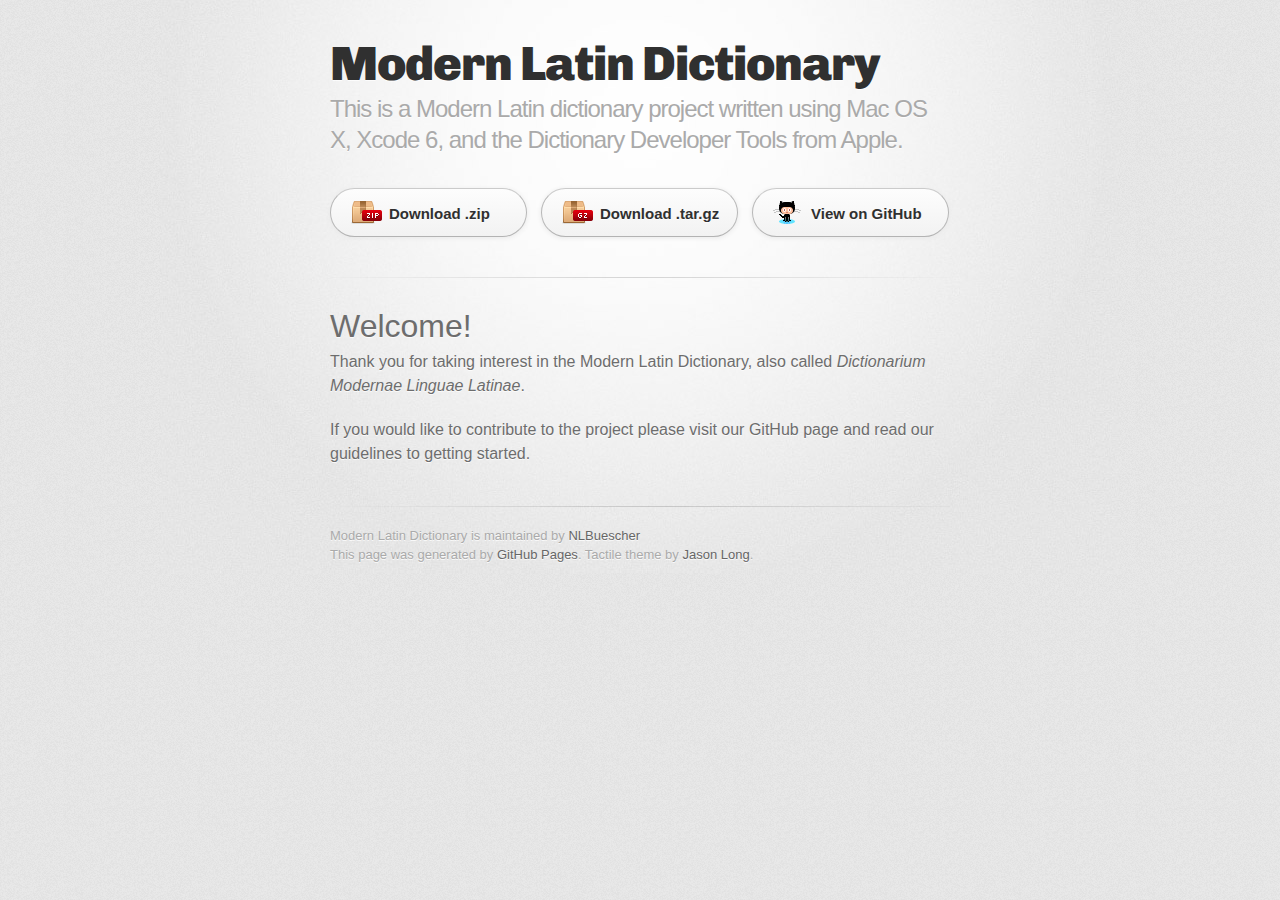
==== index.html @ 79edb715 "Create gh-pages branch via GitHub" ====
<!DOCTYPE html>
<html>
  <head>
    <meta charset='utf-8'>
    <meta http-equiv="X-UA-Compatible" content="chrome=1">
    <link href='https://fonts.googleapis.com/css?family=Chivo:900' rel='stylesheet' type='text/css'>
    <link rel="stylesheet" type="text/css" href="stylesheets/stylesheet.css" media="screen">
    <link rel="stylesheet" type="text/css" href="stylesheets/pygment_trac.css" media="screen">
    <link rel="stylesheet" type="text/css" href="stylesheets/print.css" media="print">
    <!--[if lt IE 9]>
    <script src="//html5shiv.googlecode.com/svn/trunk/html5.js"></script>
    <![endif]-->
    <title>Modern Latin Dictionary by NLBuescher</title>
  </head>

  <body>
    <div id="container">
      <div class="inner">

        <header>
          <h1>Modern Latin Dictionary</h1>
          <h2>This is a Modern Latin dictionary project written using Mac OS X, Xcode 6, and the Dictionary Developer Tools from Apple.</h2>
        </header>

        <section id="downloads" class="clearfix">
          <a href="https://github.com/NLBuescher/ModernLatinDictionary/zipball/master" id="download-zip" class="button"><span>Download .zip</span></a>
          <a href="https://github.com/NLBuescher/ModernLatinDictionary/tarball/master" id="download-tar-gz" class="button"><span>Download .tar.gz</span></a>
          <a href="https://github.com/NLBuescher/ModernLatinDictionary" id="view-on-github" class="button"><span>View on GitHub</span></a>
        </section>

        <hr>

        <section id="main_content">
          <h1>
<a id="welcome" class="anchor" href="#welcome" aria-hidden="true"><span class="octicon octicon-link"></span></a>Welcome!</h1>

<p>Thank you for taking interest in the Modern Latin Dictionary, also called <em>Dictionarium Modernae Linguae Latinae</em>.</p>

<p>If you would like to contribute to the project please visit our GitHub page and read our guidelines to getting started.</p>
        </section>

        <footer>
          Modern Latin Dictionary is maintained by <a href="https://github.com/NLBuescher">NLBuescher</a><br>
          This page was generated by <a href="https://pages.github.com">GitHub Pages</a>. Tactile theme by <a href="https://twitter.com/jasonlong">Jason Long</a>.
        </footer>

        
      </div>
    </div>
  </body>
</html>
---- stylesheets/stylesheet.css ----
/* http://meyerweb.com/eric/tools/css/reset/
   v2.0 | 20110126
   License: none (public domain)
*/
html, body, div, span, applet, object, iframe,
h1, h2, h3, h4, h5, h6, p, blockquote, pre,
a, abbr, acronym, address, big, cite, code,
del, dfn, em, img, ins, kbd, q, s, samp,
small, strike, strong, sub, sup, tt, var,
b, u, i, center,
dl, dt, dd, ol, ul, li,
fieldset, form, label, legend,
table, caption, tbody, tfoot, thead, tr, th, td,
article, aside, canvas, details, embed,
figure, figcaption, footer, header, hgroup,
menu, nav, output, ruby, section, summary,
time, mark, audio, video {
	padding: 0;
	margin: 0;
	font: inherit;
	font-size: 100%;
	vertical-align: baseline;
	border: 0;
}
/* HTML5 display-role reset for older browsers */
article, aside, details, figcaption, figure,
footer, header, hgroup, menu, nav, section {
	display: block;
}
body {
	line-height: 1;
}
ol, ul {
	list-style: none;
}
blockquote, q {
	quotes: none;
}
blockquote:before, blockquote:after,
q:before, q:after {
	content: '';
	content: none;
}
table {
	border-spacing: 0;
	border-collapse: collapse;
}

/* LAYOUT STYLES */
body {
  font-family: 'Helvetica Neue', Helvetica, Arial, serif;
  font-size: 1em;
  line-height: 1.5;
  color: #6d6d6d;
  text-shadow: 0 1px 0 rgba(255, 255, 255, 0.8);
  background: #e7e7e7 url(../images/body-bg.png) 0 0 repeat;
}

a {
  color: #d5000d;
}
a:hover {
  color: #c5000c;
}

header {
  padding-top: 35px;
  padding-bottom: 25px;
}

header h1 {
  font-family: 'Chivo', 'Helvetica Neue', Helvetica, Arial, serif;
  font-size: 48px; font-weight: 900;
  line-height: 1.2;
  color: #303030;
  letter-spacing: -1px;
}

header h2 {
  font-size: 24px;
  font-weight: normal;
  line-height: 1.3;
  color: #aaa;
  letter-spacing: -1px;
}

#container {
  min-height: 595px;
  background: transparent url(../images/highlight-bg.jpg) 50% 0 no-repeat;
}

.inner {
  width: 620px;
  margin: 0 auto;
}

#container .inner img {
  max-width: 100%;
}

#downloads {
  margin-bottom: 40px;
}

a.button {
  display: block;
  float: left;
  width: 179px;
  padding: 12px 8px 12px 8px;
  margin-right: 14px;
  font-size: 15px;
  font-weight: bold;
  line-height: 25px;
  color: #303030;
  background: #fdfdfd; /* Old browsers */
  background: -moz-linear-gradient(top,  #fdfdfd 0%, #f2f2f2 100%); /* FF3.6+ */
  background: -webkit-gradient(linear, left top, left bottom, color-stop(0%,#fdfdfd), color-stop(100%,#f2f2f2)); /* Chrome,Safari4+ */
  background: -webkit-linear-gradient(top,  #fdfdfd 0%,#f2f2f2 100%); /* Chrome10+,Safari5.1+ */
  background: -o-linear-gradient(top,  #fdfdfd 0%,#f2f2f2 100%); /* Opera 11.10+ */
  background: -ms-linear-gradient(top,  #fdfdfd 0%,#f2f2f2 100%); /* IE10+ */
  background: linear-gradient(top,  #fdfdfd 0%,#f2f2f2 100%); /* W3C */
  filter: progid:DXImageTransform.Microsoft.gradient( startColorstr='#fdfdfd', endColorstr='#f2f2f2',GradientType=0 ); /* IE6-9 */
  border-top: solid 1px #cbcbcb;
  border-right: solid 1px #b7b7b7;
  border-bottom: solid 1px #b3b3b3;
  border-left: solid 1px #b7b7b7;
  border-radius: 30px;
  -webkit-box-shadow: 10px 10px 5px #888;
  -moz-box-shadow: 10px 10px 5px #888;
  box-shadow: 0px 1px 5px #e8e8e8;
  -moz-border-radius: 30px;
  -webkit-border-radius: 30px;
}
a.button:hover {
  background: #fafafa; /* Old browsers */
  background: -moz-linear-gradient(top,  #fdfdfd 0%, #f6f6f6 100%); /* FF3.6+ */
  background: -webkit-gradient(linear, left top, left bottom, color-stop(0%,#fdfdfd), color-stop(100%,#f6f6f6)); /* Chrome,Safari4+ */
  background: -webkit-linear-gradient(top,  #fdfdfd 0%,#f6f6f6 100%); /* Chrome10+,Safari5.1+ */
  background: -o-linear-gradient(top,  #fdfdfd 0%,#f6f6f6 100%); /* Opera 11.10+ */
  background: -ms-linear-gradient(top,  #fdfdfd 0%,#f6f6f6 100%); /* IE10+ */
  background: linear-gradient(top,  #fdfdfd 0%,#f6f6f6, 100%); /* W3C */
  filter: progid:DXImageTransform.Microsoft.gradient( startColorstr='#fdfdfd', endColorstr='#f6f6f6',GradientType=0 ); /* IE6-9 */
  border-top: solid 1px #b7b7b7;
  border-right: solid 1px #b3b3b3;
  border-bottom: solid 1px #b3b3b3;
  border-left: solid 1px #b3b3b3;
}

a.button span {
  display: block;
  height: 23px;
  padding-left: 50px;
}

#download-zip span {
  background: transparent url(../images/zip-icon.png) 12px 50% no-repeat;
}
#download-tar-gz span {
  background: transparent url(../images/tar-gz-icon.png) 12px 50% no-repeat;
}
#view-on-github span {
  background: transparent url(../images/octocat-icon.png) 12px 50% no-repeat;
}
#view-on-github {
  margin-right: 0;
}

code, pre {
  margin-bottom: 30px;
  font-family: Monaco, "Bitstream Vera Sans Mono", "Lucida Console", Terminal;
  font-size: 14px;
  color: #222;
}

code {
  padding: 0 3px;
  background-color: #f2f2f2;
  border: solid 1px #ddd;
}

pre {
  padding: 20px;
  overflow: auto;
  color: #f2f2f2;
  text-shadow: none;
  background: #303030;
}
pre code {
  padding: 0;
  color: #f2f2f2;
  background-color: #303030;
  border: none;
}

ul, ol, dl {
  margin-bottom: 20px;
}


/* COMMON STYLES */

hr {
  height: 1px;
  padding-bottom: 1em;
  margin-top: 1em;
  line-height: 1px;
  background: transparent url('../images/hr.png') 50% 0 no-repeat;
  border: none;
}

strong {
  font-weight: bold;
}

em {
  font-style: italic;
}

table {
  width: 100%;
  border: 1px solid #ebebeb;
}

th {
  font-weight: 500;
}

td {
  font-weight: 300;
  text-align: center;
  border: 1px solid #ebebeb;
}

form {
  padding: 20px;
  background: #f2f2f2;

}


/* GENERAL ELEMENT TYPE STYLES */

h1 {
  font-size: 32px;
}

h2 {
  margin-bottom: 8px;
  font-size: 22px;
  font-weight: bold;
  color: #303030;
}

h3 {
  margin-bottom: 8px;
  font-size: 18px;
  font-weight: bold;
  color: #d5000d;
}

h4 {
  font-size: 16px;
  font-weight: bold;
  color: #303030;
}

h5 {
  font-size: 1em;
  color: #303030;
}

h6 {
  font-size: .8em;
  color: #303030;
}

p {
  margin-bottom: 20px;
  font-weight: 300;
}

a {
  text-decoration: none;
}

p a {
  font-weight: 400;
}

blockquote {
  padding: 0 0 0 30px;
  margin-bottom: 20px;
  font-size: 1.6em;
  border-left: 10px solid #e9e9e9;
}

ul li {
  list-style-position: inside;
  list-style: disc;
  padding-left: 20px;
}

ol li {
  list-style-position: inside;
  list-style: decimal;
  padding-left: 3px;
}

dl dt {
  color: #303030;
}

footer {
  padding-top: 20px;
  padding-bottom: 30px;
  margin-top: 40px;
  font-size: 13px;
  color: #aaa;
  background: transparent url('../images/hr.png') 0 0 no-repeat;
}

footer a {
  color: #666;
}
footer a:hover {
  color: #444;
}

/* MISC */
.clearfix:after {
  display: block;
  height: 0;
  clear: both;
  visibility: hidden;
  content: '.';
}

.clearfix {display: inline-block;}
* html .clearfix {height: 1%;}
.clearfix {display: block;}

/* #Media Queries
================================================== */

/* Smaller than standard 960 (devices and browsers) */
@media only screen and (max-width: 959px) { }

/* Tablet Portrait size to standard 960 (devices and browsers) */
@media only screen and (min-width: 768px) and (max-width: 959px) { }

/* All Mobile Sizes (devices and browser) */
@media only screen and (max-width: 767px) {
  header {
    padding-top: 10px;
    padding-bottom: 10px;
  }
  #downloads {
    margin-bottom: 25px;
  }
  #download-zip, #download-tar-gz {
    display: none;
  }
  .inner {
    width: 94%;
    margin: 0 auto;
  }
}

/* Mobile Landscape Size to Tablet Portrait (devices and browsers) */
@media only screen and (min-width: 480px) and (max-width: 767px) { }

/* Mobile Portrait Size to Mobile Landscape Size (devices and browsers) */
@media only screen and (max-width: 479px) { }
---- stylesheets/pygment_trac.css ----
.highlight  { background: #ffffff; }
.highlight .c { color: #999988; font-style: italic } /* Comment */
.highlight .err { color: #a61717; background-color: #e3d2d2 } /* Error */
.highlight .k { font-weight: bold } /* Keyword */
.highlight .o { font-weight: bold } /* Operator */
.highlight .cm { color: #999988; font-style: italic } /* Comment.Multiline */
.highlight .cp { color: #999999; font-weight: bold } /* Comment.Preproc */
.highlight .c1 { color: #999988; font-style: italic } /* Comment.Single */
.highlight .cs { color: #999999; font-weight: bold; font-style: italic } /* Comment.Special */
.highlight .gd { color: #000000; background-color: #ffdddd } /* Generic.Deleted */
.highlight .gd .x { color: #000000; background-color: #ffaaaa } /* Generic.Deleted.Specific */
.highlight .ge { font-style: italic } /* Generic.Emph */
.highlight .gr { color: #aa0000 } /* Generic.Error */
.highlight .gh { color: #999999 } /* Generic.Heading */
.highlight .gi { color: #000000; background-color: #ddffdd } /* Generic.Inserted */
.highlight .gi .x { color: #000000; background-color: #aaffaa } /* Generic.Inserted.Specific */
.highlight .go { color: #888888 } /* Generic.Output */
.highlight .gp { color: #555555 } /* Generic.Prompt */
.highlight .gs { font-weight: bold } /* Generic.Strong */
.highlight .gu { color: #800080; font-weight: bold; } /* Generic.Subheading */
.highlight .gt { color: #aa0000 } /* Generic.Traceback */
.highlight .kc { font-weight: bold } /* Keyword.Constant */
.highlight .kd { font-weight: bold } /* Keyword.Declaration */
.highlight .kn { font-weight: bold } /* Keyword.Namespace */
.highlight .kp { font-weight: bold } /* Keyword.Pseudo */
.highlight .kr { font-weight: bold } /* Keyword.Reserved */
.highlight .kt { color: #445588; font-weight: bold } /* Keyword.Type */
.highlight .m { color: #009999 } /* Literal.Number */
.highlight .s { color: #d14 } /* Literal.String */
.highlight .na { color: #008080 } /* Name.Attribute */
.highlight .nb { color: #0086B3 } /* Name.Builtin */
.highlight .nc { color: #445588; font-weight: bold } /* Name.Class */
.highlight .no { color: #008080 } /* Name.Constant */
.highlight .ni { color: #800080 } /* Name.Entity */
.highlight .ne { color: #990000; font-weight: bold } /* Name.Exception */
.highlight .nf { color: #990000; font-weight: bold } /* Name.Function */
.highlight .nn { color: #555555 } /* Name.Namespace */
.highlight .nt { color: #000080 } /* Name.Tag */
.highlight .nv { color: #008080 } /* Name.Variable */
.highlight .ow { font-weight: bold } /* Operator.Word */
.highlight .w { color: #bbbbbb } /* Text.Whitespace */
.highlight .mf { color: #009999 } /* Literal.Number.Float */
.highlight .mh { color: #009999 } /* Literal.Number.Hex */
.highlight .mi { color: #009999 } /* Literal.Number.Integer */
.highlight .mo { color: #009999 } /* Literal.Number.Oct */
.highlight .sb { color: #d14 } /* Literal.String.Backtick */
.highlight .sc { color: #d14 } /* Literal.String.Char */
.highlight .sd { color: #d14 } /* Literal.String.Doc */
.highlight .s2 { color: #d14 } /* Literal.String.Double */
.highlight .se { color: #d14 } /* Literal.String.Escape */
.highlight .sh { color: #d14 } /* Literal.String.Heredoc */
.highlight .si { color: #d14 } /* Literal.String.Interpol */
.highlight .sx { color: #d14 } /* Literal.String.Other */
.highlight .sr { color: #009926 } /* Literal.String.Regex */
.highlight .s1 { color: #d14 } /* Literal.String.Single */
.highlight .ss { color: #990073 } /* Literal.String.Symbol */
.highlight .bp { color: #999999 } /* Name.Builtin.Pseudo */
.highlight .vc { color: #008080 } /* Name.Variable.Class */
.highlight .vg { color: #008080 } /* Name.Variable.Global */
.highlight .vi { color: #008080 } /* Name.Variable.Instance */
.highlight .il { color: #009999 } /* Literal.Number.Integer.Long */

.type-csharp .highlight .k { color: #0000FF }
.type-csharp .highlight .kt { color: #0000FF }
.type-csharp .highlight .nf { color: #000000; font-weight: normal }
.type-csharp .highlight .nc { color: #2B91AF }
.type-csharp .highlight .nn { color: #000000 }
.type-csharp .highlight .s { color: #A31515 }
.type-csharp .highlight .sc { color: #A31515 }
---- stylesheets/print.css ----
html, body, div, span, applet, object, iframe,
h1, h2, h3, h4, h5, h6, p, blockquote, pre,
a, abbr, acronym, address, big, cite, code,
del, dfn, em, img, ins, kbd, q, s, samp,
small, strike, strong, sub, sup, tt, var,
b, u, i, center,
dl, dt, dd, ol, ul, li,
fieldset, form, label, legend,
table, caption, tbody, tfoot, thead, tr, th, td,
article, aside, canvas, details, embed,
figure, figcaption, footer, header, hgroup,
menu, nav, output, ruby, section, summary,
time, mark, audio, video {
  padding: 0;
  margin: 0;
  font: inherit;
  font-size: 100%;
  vertical-align: baseline;
  border: 0;
}
/* HTML5 display-role reset for older browsers */
article, aside, details, figcaption, figure,
footer, header, hgroup, menu, nav, section {
  display: block;
}
body {
  line-height: 1;
}
ol, ul {
  list-style: none;
}
blockquote, q {
  quotes: none;
}
blockquote:before, blockquote:after,
q:before, q:after {
  content: '';
  content: none;
}
table {
  border-spacing: 0;
  border-collapse: collapse;
}
body {
  font-family: 'Helvetica Neue', Helvetica, Arial, serif;
  font-size: 13px;
  line-height: 1.5;
  color: #000;
}

a {
  font-weight: bold;
  color: #d5000d;
}

header {
  padding-top: 35px;
  padding-bottom: 10px;
}

header h1 {
  font-size: 48px;
  font-weight: bold;
  line-height: 1.2;
  color: #303030;
  letter-spacing: -1px;
}

header h2 {
  font-size: 24px;
  font-weight: normal;
  line-height: 1.3;
  color: #aaa;
  letter-spacing: -1px;
}
#downloads {
  display: none;
}
#main_content {
  padding-top: 20px;
}

code, pre {
  margin-bottom: 30px;
  font-family: Monaco, "Bitstream Vera Sans Mono", "Lucida Console", Terminal;
  font-size: 12px;
  color: #222;
}

code {
  padding: 0 3px;
}

pre {
  padding: 20px;
  overflow: auto;
  border: solid 1px #ddd;
}
pre code {
  padding: 0;
}

ul, ol, dl {
  margin-bottom: 20px;
}


/* COMMON STYLES */

table {
  width: 100%;
  border: 1px solid #ebebeb;
}

th {
  font-weight: 500;
}

td {
  font-weight: 300;
  text-align: center;
  border: 1px solid #ebebeb;
}

form {
  padding: 20px;
  background: #f2f2f2;

}


/* GENERAL ELEMENT TYPE STYLES */

h1 {
  font-size: 2.8em;
}

h2 {
  margin-bottom: 8px;
  font-size: 22px;
  font-weight: bold;
  color: #303030;
}

h3 {
  margin-bottom: 8px;
  font-size: 18px;
  font-weight: bold;
  color: #d5000d;
}

h4 {
  font-size: 16px;
  font-weight: bold;
  color: #303030;
}

h5 {
  font-size: 1em;
  color: #303030;
}

h6 {
  font-size: .8em;
  color: #303030;
}

p {
  margin-bottom: 20px;
  font-weight: 300;
}

a {
  text-decoration: none;
}

p a {
  font-weight: 400;
}

blockquote {
  padding: 0 0 0 30px;
  margin-bottom: 20px;
  font-size: 1.6em;
  border-left: 10px solid #e9e9e9;
}

ul li {
  list-style-position: inside;
  list-style: disc;
  padding-left: 20px;
}

ol li {
  list-style-position: inside;
  list-style: decimal;
  padding-left: 3px;
}

dl dd {
  font-style: italic;
  font-weight: 100;
}

footer {
  padding-top: 20px;
  padding-bottom: 30px;
  margin-top: 40px;
  font-size: 13px;
  color: #aaa;
}

footer a {
  color: #666;
}

/* MISC */
.clearfix:after {
  display: block;
  height: 0;
  clear: both;
  visibility: hidden;
  content: '.';
}

.clearfix {display: inline-block;}
* html .clearfix {height: 1%;}
.clearfix {display: block;}
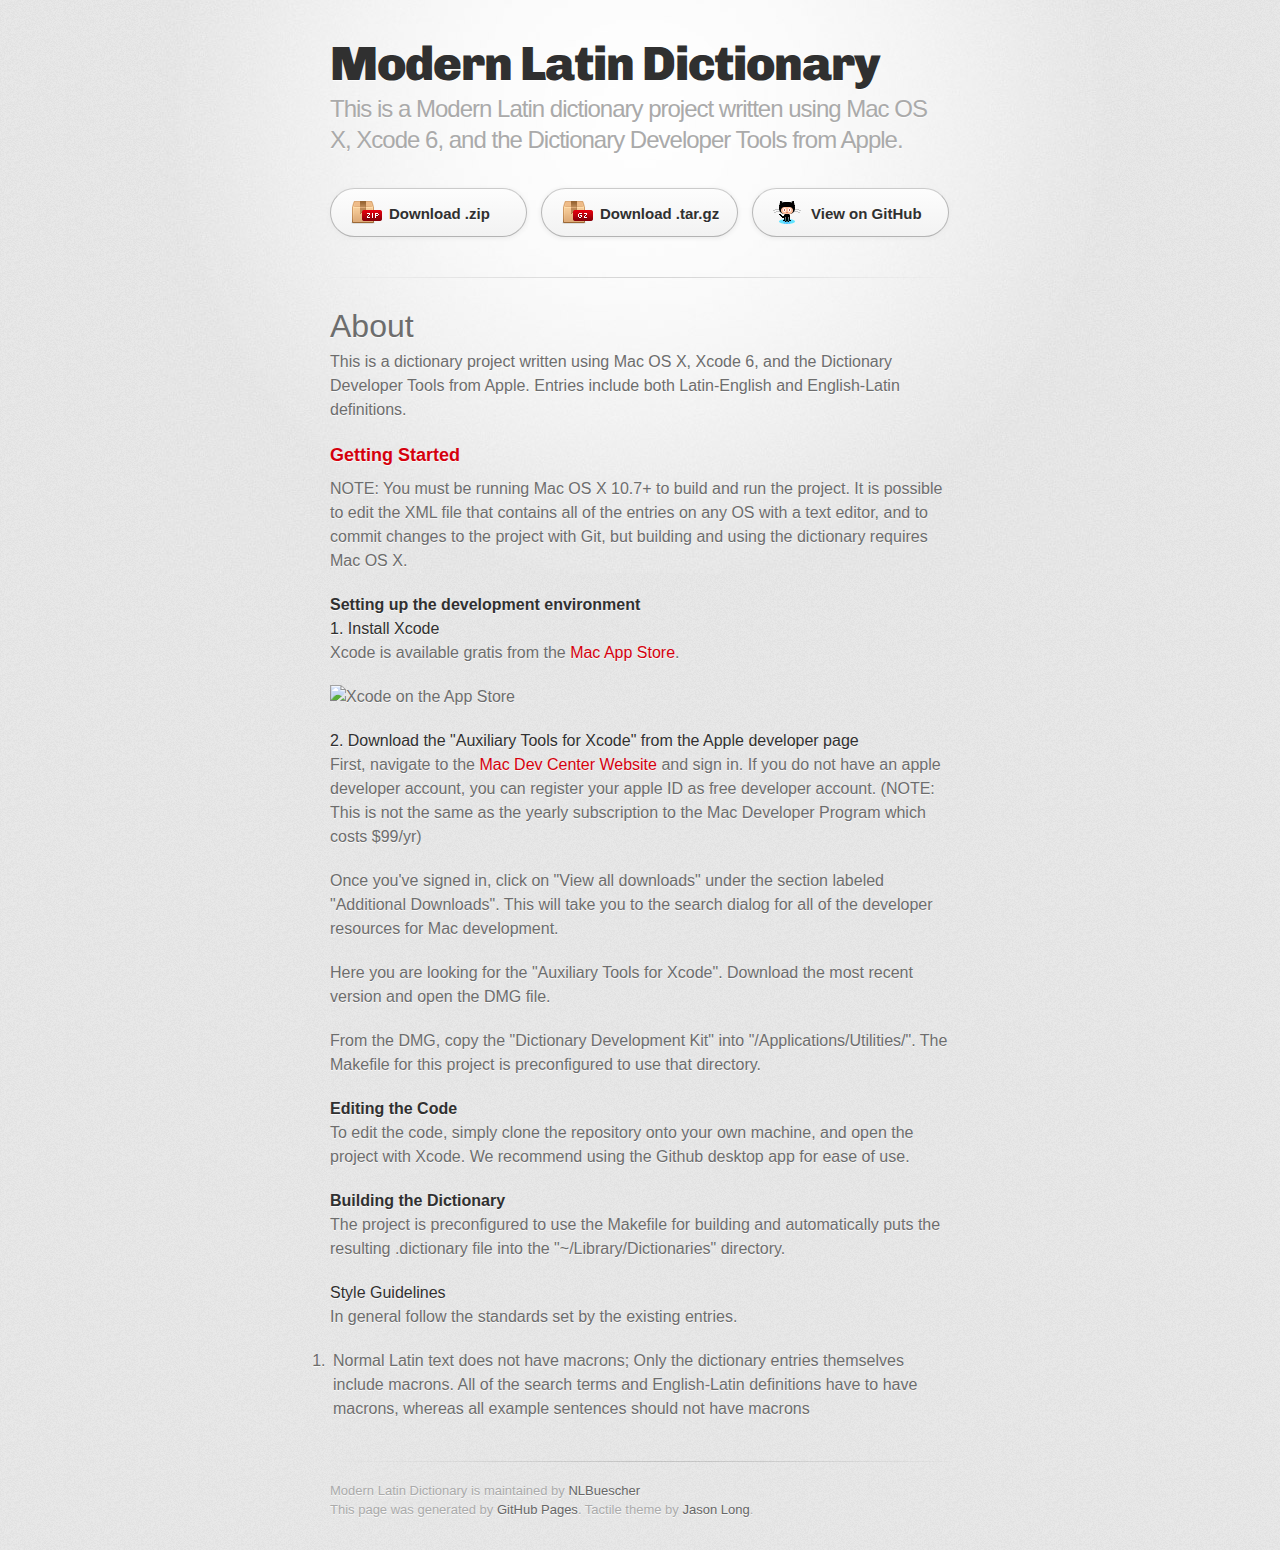
==== commit ffecec1a: "Create gh-pages branch via GitHub" ====
--- a/index.html
+++ b/index.html
@@ -32,11 +32,71 @@
 
         <section id="main_content">
           <h1>
-<a id="welcome" class="anchor" href="#welcome" aria-hidden="true"><span class="octicon octicon-link"></span></a>Welcome!</h1>
+<a id="about" class="anchor" href="#about" aria-hidden="true"><span class="octicon octicon-link"></span></a>About</h1>
 
-<p>Thank you for taking interest in the Modern Latin Dictionary, also called <em>Dictionarium Modernae Linguae Latinae</em>.</p>
+<p>This is a dictionary project written using Mac OS X, Xcode 6, and the Dictionary
+Developer Tools from Apple. Entries include both Latin-English and English-Latin
+definitions.</p>
 
-<p>If you would like to contribute to the project please visit our GitHub page and read our guidelines to getting started.</p>
+<h3>
+<a id="getting-started" class="anchor" href="#getting-started" aria-hidden="true"><span class="octicon octicon-link"></span></a>Getting Started</h3>
+
+<p>NOTE: You must be running Mac OS X 10.7+ to build and run the project. It is
+possible to edit the XML file that contains all of the entries on any OS with
+a text editor, and to commit changes to the project with Git, but building and
+using the dictionary requires Mac OS X.</p>
+
+<h4>
+<a id="setting-up-the-development-environment" class="anchor" href="#setting-up-the-development-environment" aria-hidden="true"><span class="octicon octicon-link"></span></a>Setting up the development environment</h4>
+
+<h5>
+<a id="1-install-xcode" class="anchor" href="#1-install-xcode" aria-hidden="true"><span class="octicon octicon-link"></span></a>1. Install Xcode</h5>
+
+<p>Xcode is available gratis from the <a href="https://itunes.apple.com/us/app/xcode/id497799835?mt=12">Mac App Store</a>.</p>
+
+<p><img src="https://raw.github.com/NLBuescher/ModernLatinDictionary/gh-pages/images/xcode_app_store.png" alt="Xcode on the App Store"></p>
+
+<h5>
+<a id="2-download-the-auxiliary-tools-for-xcode-from-the-apple-developer-page" class="anchor" href="#2-download-the-auxiliary-tools-for-xcode-from-the-apple-developer-page" aria-hidden="true"><span class="octicon octicon-link"></span></a>2. Download the "Auxiliary Tools for Xcode" from the Apple developer page</h5>
+
+<p>First, navigate to the <a href="https://developer.apple.com/devcenter/mac/index.action">Mac Dev Center Website</a>
+and sign in. If you do not have an apple developer account, you can register 
+your apple ID as free developer account. (NOTE: This is not the same as the
+yearly subscription to the Mac Developer Program which costs $99/yr)</p>
+
+<p>Once you've signed in, click on "View all downloads" under the section labeled
+"Additional Downloads". This will take you to the search dialog for all of the
+developer resources for Mac development.</p>
+
+<p>Here you are looking for the "Auxiliary Tools for Xcode". Download the most recent
+version and open the DMG file.</p>
+
+<p>From the DMG, copy the "Dictionary Development Kit" into "/Applications/Utilities/".
+The Makefile for this project is preconfigured to use that directory.</p>
+
+<h4>
+<a id="editing-the-code" class="anchor" href="#editing-the-code" aria-hidden="true"><span class="octicon octicon-link"></span></a>Editing the Code</h4>
+
+<p>To edit the code, simply clone the repository onto your own machine, and open the
+project with Xcode. We recommend using the Github desktop app for ease of use.</p>
+
+<h4>
+<a id="building-the-dictionary" class="anchor" href="#building-the-dictionary" aria-hidden="true"><span class="octicon octicon-link"></span></a>Building the Dictionary</h4>
+
+<p>The project is preconfigured to use the Makefile for building and automatically 
+puts the resulting .dictionary file into the "~/Library/Dictionaries" directory.</p>
+
+<h5>
+<a id="style-guidelines" class="anchor" href="#style-guidelines" aria-hidden="true"><span class="octicon octicon-link"></span></a>Style Guidelines</h5>
+
+<p>In general follow the standards set by the existing entries.</p>
+
+<ol>
+<li>Normal Latin text does not have macrons; Only the dictionary entries
+themselves include macrons. All of the search terms and English-Latin
+definitions have to have macrons, whereas all example sentences should not
+have macrons</li>
+</ol>
         </section>
 
         <footer>
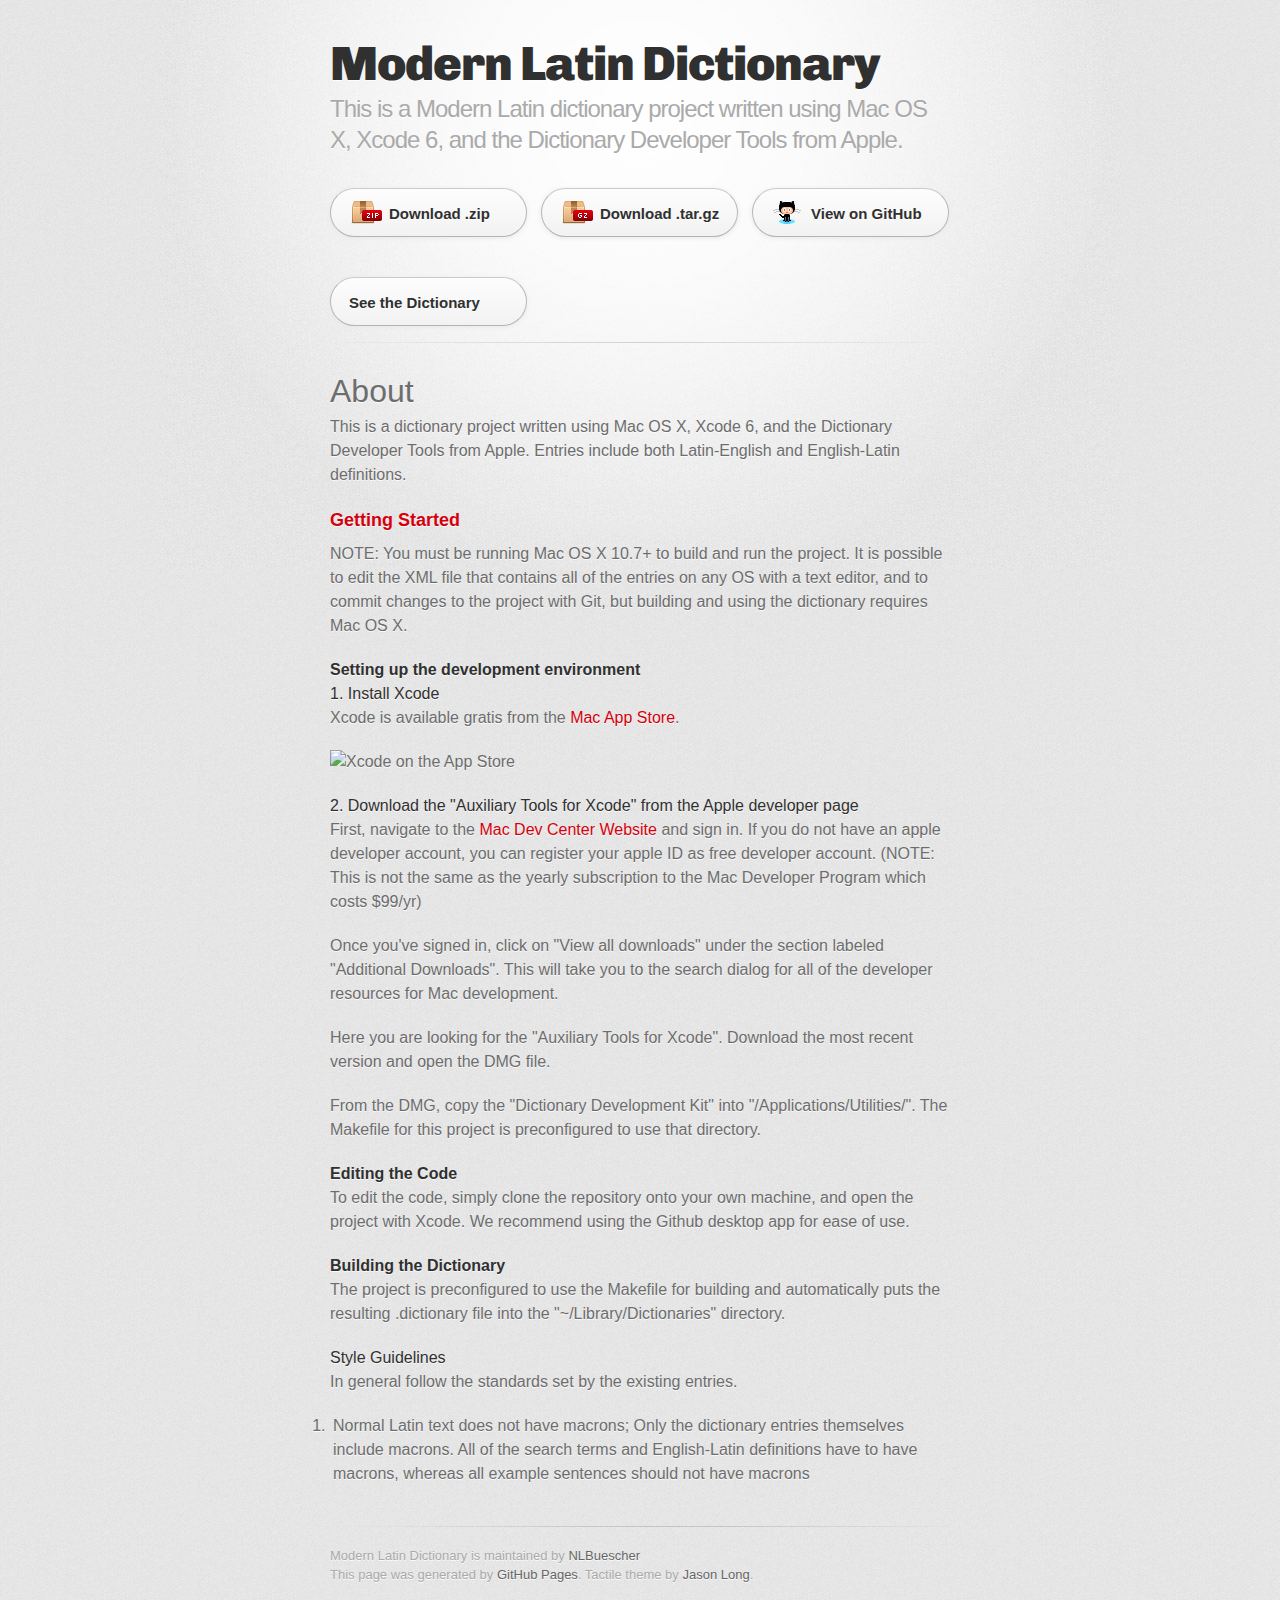
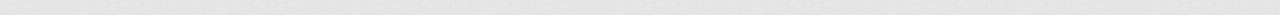
==== commit d8df1902: "Fix link to web dictionary" ====
--- a/index.html
+++ b/index.html
@@ -3,7 +3,7 @@
   <head>
     <meta charset='utf-8'>
     <meta http-equiv="X-UA-Compatible" content="chrome=1">
-    <link href='https://fonts.googleapis.com/css?family=Chivo:900' rel='stylesheet' type='text/css'>
+    <link href="https://fonts.googleapis.com/css?family=Chivo:900" rel='stylesheet' type='text/css'>
     <link rel="stylesheet" type="text/css" href="stylesheets/stylesheet.css" media="screen">
     <link rel="stylesheet" type="text/css" href="stylesheets/pygment_trac.css" media="screen">
     <link rel="stylesheet" type="text/css" href="stylesheets/print.css" media="print">
@@ -27,85 +27,80 @@
           <a href="https://github.com/NLBuescher/ModernLatinDictionary/tarball/master" id="download-tar-gz" class="button"><span>Download .tar.gz</span></a>
           <a href="https://github.com/NLBuescher/ModernLatinDictionary" id="view-on-github" class="button"><span>View on GitHub</span></a>
         </section>
-
+        
+        <section class="clearfix">
+          <a href="http://nlbuescher.github.io/ModernLatinDictionary/dictionary/dictionary.html" class="button"><span style="padding-left:10px;">See the Dictionary</span></a>
+        </section>
+        
         <hr>
 
         <section id="main_content">
-          <h1>
-<a id="about" class="anchor" href="#about" aria-hidden="true"><span class="octicon octicon-link"></span></a>About</h1>
+          <h1><a id="about" class="anchor" href="#about" aria-hidden="true"><span class="octicon octicon-link"></span></a>About</h1>
 
-<p>This is a dictionary project written using Mac OS X, Xcode 6, and the Dictionary
-Developer Tools from Apple. Entries include both Latin-English and English-Latin
-definitions.</p>
+          <p>This is a dictionary project written using Mac OS X, Xcode 6, and the Dictionary
+            Developer Tools from Apple. Entries include both Latin-English and English-Latin
+            definitions.</p>
 
-<h3>
-<a id="getting-started" class="anchor" href="#getting-started" aria-hidden="true"><span class="octicon octicon-link"></span></a>Getting Started</h3>
+          <h3><a id="getting-started" class="anchor" href="#getting-started" aria-hidden="true"><span class="octicon octicon-link"></span></a>Getting Started</h3>
 
-<p>NOTE: You must be running Mac OS X 10.7+ to build and run the project. It is
-possible to edit the XML file that contains all of the entries on any OS with
-a text editor, and to commit changes to the project with Git, but building and
-using the dictionary requires Mac OS X.</p>
+          <p>NOTE: You must be running Mac OS X 10.7+ to build and run the project. It is
+            possible to edit the XML file that contains all of the entries on any OS with
+            a text editor, and to commit changes to the project with Git, but building and
+            using the dictionary requires Mac OS X.</p>
 
-<h4>
-<a id="setting-up-the-development-environment" class="anchor" href="#setting-up-the-development-environment" aria-hidden="true"><span class="octicon octicon-link"></span></a>Setting up the development environment</h4>
+          <h4><a id="setting-up-the-development-environment" class="anchor" href="#setting-up-the-development-environment" aria-hidden="true"><span class="octicon octicon-link"></span></a>Setting up the development environment</h4>
 
-<h5>
-<a id="1-install-xcode" class="anchor" href="#1-install-xcode" aria-hidden="true"><span class="octicon octicon-link"></span></a>1. Install Xcode</h5>
+          <h5><a id="1-install-xcode" class="anchor" href="#1-install-xcode" aria-hidden="true"><span class="octicon octicon-link"></span></a>1. Install Xcode</h5>
 
-<p>Xcode is available gratis from the <a href="https://itunes.apple.com/us/app/xcode/id497799835?mt=12">Mac App Store</a>.</p>
+          <p>Xcode is available gratis from the <a href="https://itunes.apple.com/us/app/xcode/id497799835?mt=12">Mac App Store</a>.</p>
 
-<p><img src="https://raw.github.com/NLBuescher/ModernLatinDictionary/gh-pages/images/xcode_app_store.png" alt="Xcode on the App Store"></p>
+          <p><img src="https://raw.github.com/NLBuescher/ModernLatinDictionary/gh-pages/images/xcode_app_store.png" alt="Xcode on the App Store"></p>
 
-<h5>
-<a id="2-download-the-auxiliary-tools-for-xcode-from-the-apple-developer-page" class="anchor" href="#2-download-the-auxiliary-tools-for-xcode-from-the-apple-developer-page" aria-hidden="true"><span class="octicon octicon-link"></span></a>2. Download the "Auxiliary Tools for Xcode" from the Apple developer page</h5>
+          <h5><a id="2-download-the-auxiliary-tools-for-xcode-from-the-apple-developer-page" class="anchor" href="#2-download-the-auxiliary-tools-for-xcode-from-the-apple-developer-page" aria-hidden="true"><span class="octicon octicon-link"></span></a>2. Download the "Auxiliary Tools for Xcode" from the Apple developer page</h5>
 
-<p>First, navigate to the <a href="https://developer.apple.com/devcenter/mac/index.action">Mac Dev Center Website</a>
-and sign in. If you do not have an apple developer account, you can register 
-your apple ID as free developer account. (NOTE: This is not the same as the
-yearly subscription to the Mac Developer Program which costs $99/yr)</p>
 
-<p>Once you've signed in, click on "View all downloads" under the section labeled
-"Additional Downloads". This will take you to the search dialog for all of the
-developer resources for Mac development.</p>
+          <p>First, navigate to the <a href="https://developer.apple.com/devcenter/mac/index.action">Mac Dev Center Website</a>
+            and sign in. If you do not have an apple developer account, you can register 
+            your apple ID as free developer account. (NOTE: This is not the same as the
+            yearly subscription to the Mac Developer Program which costs $99/yr)</p>
 
-<p>Here you are looking for the "Auxiliary Tools for Xcode". Download the most recent
-version and open the DMG file.</p>
+          <p>Once you've signed in, click on "View all downloads" under the section labeled
+            "Additional Downloads". This will take you to the search dialog for all of the
+            developer resources for Mac development.</p>
 
-<p>From the DMG, copy the "Dictionary Development Kit" into "/Applications/Utilities/".
-The Makefile for this project is preconfigured to use that directory.</p>
+          <p>Here you are looking for the "Auxiliary Tools for Xcode". Download the most recent
+            version and open the DMG file.</p>
 
-<h4>
-<a id="editing-the-code" class="anchor" href="#editing-the-code" aria-hidden="true"><span class="octicon octicon-link"></span></a>Editing the Code</h4>
+          <p>From the DMG, copy the "Dictionary Development Kit" into "/Applications/Utilities/".
+            The Makefile for this project is preconfigured to use that directory.</p>
 
-<p>To edit the code, simply clone the repository onto your own machine, and open the
-project with Xcode. We recommend using the Github desktop app for ease of use.</p>
+          <h4><a id="editing-the-code" class="anchor" href="#editing-the-code" aria-hidden="true"><span class="octicon octicon-link"></span></a>Editing the Code</h4>
 
-<h4>
-<a id="building-the-dictionary" class="anchor" href="#building-the-dictionary" aria-hidden="true"><span class="octicon octicon-link"></span></a>Building the Dictionary</h4>
+          <p>To edit the code, simply clone the repository onto your own machine, and open the
+            project with Xcode. We recommend using the Github desktop app for ease of use.</p>
 
-<p>The project is preconfigured to use the Makefile for building and automatically 
-puts the resulting .dictionary file into the "~/Library/Dictionaries" directory.</p>
+          <h4><a id="building-the-dictionary" class="anchor" href="#building-the-dictionary" aria-hidden="true"><span class="octicon octicon-link"></span></a>Building the Dictionary</h4>
 
-<h5>
-<a id="style-guidelines" class="anchor" href="#style-guidelines" aria-hidden="true"><span class="octicon octicon-link"></span></a>Style Guidelines</h5>
+          <p>The project is preconfigured to use the Makefile for building and automatically 
+            puts the resulting .dictionary file into the "~/Library/Dictionaries" directory.</p>
 
-<p>In general follow the standards set by the existing entries.</p>
+          <h5><a id="style-guidelines" class="anchor" href="#style-guidelines" aria-hidden="true"><span class="octicon octicon-link"></span></a>Style Guidelines</h5>
 
-<ol>
-<li>Normal Latin text does not have macrons; Only the dictionary entries
-themselves include macrons. All of the search terms and English-Latin
-definitions have to have macrons, whereas all example sentences should not
-have macrons</li>
-</ol>
+          <p>In general follow the standards set by the existing entries.</p>
+
+          <ol>
+            <li>Normal Latin text does not have macrons; Only the dictionary entries
+              themselves include macrons. All of the search terms and English-Latin
+              definitions have to have macrons, whereas all example sentences should not
+              have macrons</li>
+          </ol>
         </section>
 
         <footer>
           Modern Latin Dictionary is maintained by <a href="https://github.com/NLBuescher">NLBuescher</a><br>
           This page was generated by <a href="https://pages.github.com">GitHub Pages</a>. Tactile theme by <a href="https://twitter.com/jasonlong">Jason Long</a>.
         </footer>
-
-        
       </div>
     </div>
   </body>
-</html>+</html>
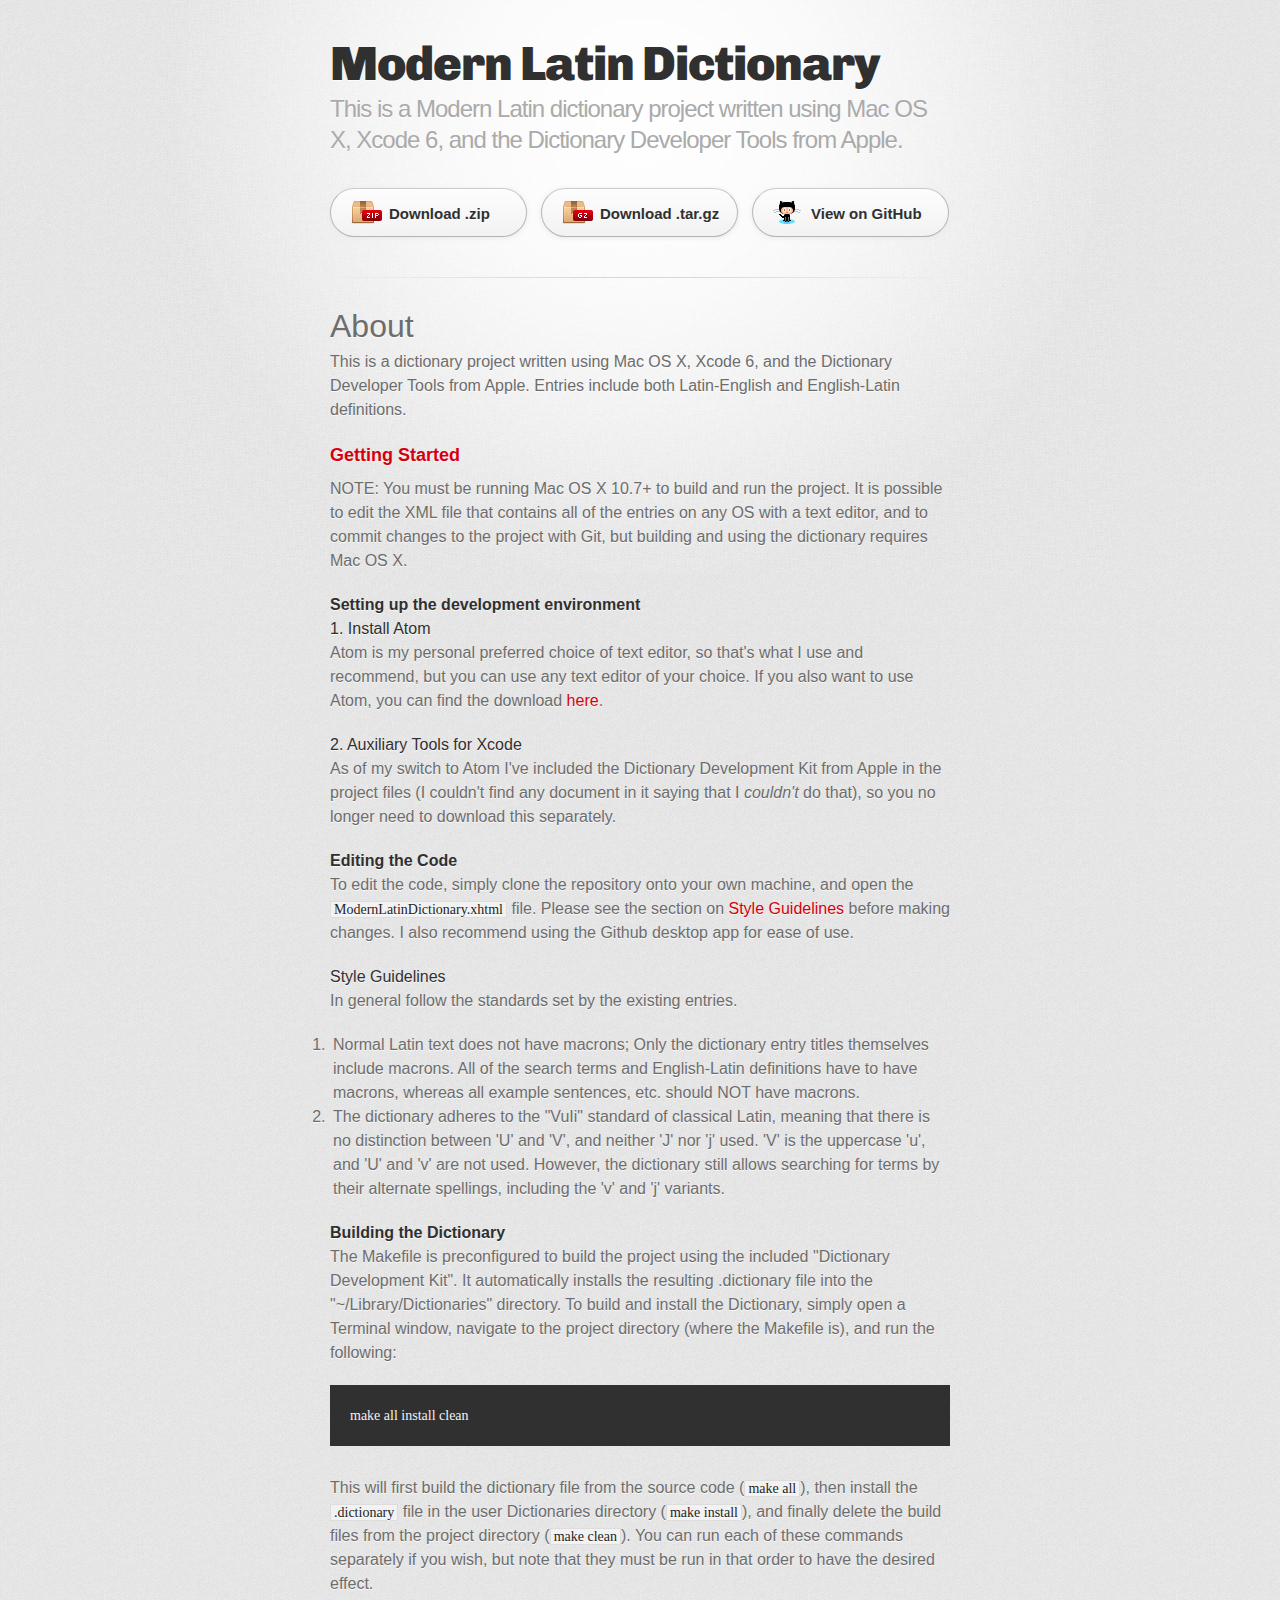
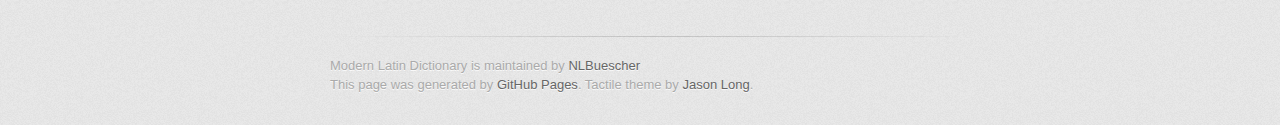
==== commit 02e8a4c9: "Create gh-pages branch via GitHub" ====
--- a/index.html
+++ b/index.html
@@ -3,9 +3,9 @@
   <head>
     <meta charset='utf-8'>
     <meta http-equiv="X-UA-Compatible" content="chrome=1">
-    <link href="https://fonts.googleapis.com/css?family=Chivo:900" rel='stylesheet' type='text/css'>
+    <link href='https://fonts.googleapis.com/css?family=Chivo:900' rel='stylesheet' type='text/css'>
     <link rel="stylesheet" type="text/css" href="stylesheets/stylesheet.css" media="screen">
-    <link rel="stylesheet" type="text/css" href="stylesheets/pygment_trac.css" media="screen">
+    <link rel="stylesheet" type="text/css" href="stylesheets/github-dark.css" media="screen">
     <link rel="stylesheet" type="text/css" href="stylesheets/print.css" media="print">
     <!--[if lt IE 9]>
     <script src="//html5shiv.googlecode.com/svn/trunk/html5.js"></script>
@@ -27,79 +27,90 @@
           <a href="https://github.com/NLBuescher/ModernLatinDictionary/tarball/master" id="download-tar-gz" class="button"><span>Download .tar.gz</span></a>
           <a href="https://github.com/NLBuescher/ModernLatinDictionary" id="view-on-github" class="button"><span>View on GitHub</span></a>
         </section>
-        
-        <section class="clearfix">
-          <a href="http://nlbuescher.github.io/ModernLatinDictionary/dictionary/dictionary.html" class="button"><span style="padding-left:10px;">See the Dictionary</span></a>
-        </section>
-        
+
         <hr>
 
         <section id="main_content">
-          <h1><a id="about" class="anchor" href="#about" aria-hidden="true"><span class="octicon octicon-link"></span></a>About</h1>
+          <h1>
+<a id="about" class="anchor" href="#about" aria-hidden="true"><span aria-hidden="true" class="octicon octicon-link"></span></a>About</h1>
 
-          <p>This is a dictionary project written using Mac OS X, Xcode 6, and the Dictionary
-            Developer Tools from Apple. Entries include both Latin-English and English-Latin
-            definitions.</p>
+<p>This is a dictionary project written using Mac OS X, Xcode 6, and the Dictionary
+Developer Tools from Apple. Entries include both Latin-English and English-Latin
+definitions.</p>
 
-          <h3><a id="getting-started" class="anchor" href="#getting-started" aria-hidden="true"><span class="octicon octicon-link"></span></a>Getting Started</h3>
+<h3>
+<a id="getting-started" class="anchor" href="#getting-started" aria-hidden="true"><span aria-hidden="true" class="octicon octicon-link"></span></a>Getting Started</h3>
 
-          <p>NOTE: You must be running Mac OS X 10.7+ to build and run the project. It is
-            possible to edit the XML file that contains all of the entries on any OS with
-            a text editor, and to commit changes to the project with Git, but building and
-            using the dictionary requires Mac OS X.</p>
+<p>NOTE: You must be running Mac OS X 10.7+ to build and run the project. It is
+possible to edit the XML file that contains all of the entries on any OS with
+a text editor, and to commit changes to the project with Git, but building and
+using the dictionary requires Mac OS X.</p>
 
-          <h4><a id="setting-up-the-development-environment" class="anchor" href="#setting-up-the-development-environment" aria-hidden="true"><span class="octicon octicon-link"></span></a>Setting up the development environment</h4>
+<h4>
+<a id="setting-up-the-development-environment" class="anchor" href="#setting-up-the-development-environment" aria-hidden="true"><span aria-hidden="true" class="octicon octicon-link"></span></a>Setting up the development environment</h4>
 
-          <h5><a id="1-install-xcode" class="anchor" href="#1-install-xcode" aria-hidden="true"><span class="octicon octicon-link"></span></a>1. Install Xcode</h5>
+<h5>
+<a id="1-install-atom" class="anchor" href="#1-install-atom" aria-hidden="true"><span aria-hidden="true" class="octicon octicon-link"></span></a>1. Install Atom</h5>
 
-          <p>Xcode is available gratis from the <a href="https://itunes.apple.com/us/app/xcode/id497799835?mt=12">Mac App Store</a>.</p>
+<p>Atom is my personal preferred choice of text editor, so that's what I use and
+recommend, but you can use any text editor of your choice. If you also want to
+use Atom, you can find the download <a href="https://atom.io">here</a>.</p>
 
-          <p><img src="https://raw.github.com/NLBuescher/ModernLatinDictionary/gh-pages/images/xcode_app_store.png" alt="Xcode on the App Store"></p>
+<h5>
+<a id="2-auxiliary-tools-for-xcode" class="anchor" href="#2-auxiliary-tools-for-xcode" aria-hidden="true"><span aria-hidden="true" class="octicon octicon-link"></span></a>2. Auxiliary Tools for Xcode</h5>
 
-          <h5><a id="2-download-the-auxiliary-tools-for-xcode-from-the-apple-developer-page" class="anchor" href="#2-download-the-auxiliary-tools-for-xcode-from-the-apple-developer-page" aria-hidden="true"><span class="octicon octicon-link"></span></a>2. Download the "Auxiliary Tools for Xcode" from the Apple developer page</h5>
+<p>As of my switch to Atom I've included the Dictionary Development Kit from Apple
+in the project files (I couldn't find any document in it saying that I <em>couldn't</em>
+do that), so you no longer need to download this separately.</p>
 
+<h4>
+<a id="editing-the-code" class="anchor" href="#editing-the-code" aria-hidden="true"><span aria-hidden="true" class="octicon octicon-link"></span></a>Editing the Code</h4>
 
-          <p>First, navigate to the <a href="https://developer.apple.com/devcenter/mac/index.action">Mac Dev Center Website</a>
-            and sign in. If you do not have an apple developer account, you can register 
-            your apple ID as free developer account. (NOTE: This is not the same as the
-            yearly subscription to the Mac Developer Program which costs $99/yr)</p>
+<p>To edit the code, simply clone the repository onto your own machine, and open the
+<code>ModernLatinDictionary.xhtml</code> file. Please see the section on <a href="#style-guidelines">Style Guidelines</a>
+before making changes. I also recommend using the Github desktop app for ease of use.</p>
 
-          <p>Once you've signed in, click on "View all downloads" under the section labeled
-            "Additional Downloads". This will take you to the search dialog for all of the
-            developer resources for Mac development.</p>
+<h5>
+<a id="style-guidelines" class="anchor" href="#style-guidelines" aria-hidden="true"><span aria-hidden="true" class="octicon octicon-link"></span></a>Style Guidelines</h5>
 
-          <p>Here you are looking for the "Auxiliary Tools for Xcode". Download the most recent
-            version and open the DMG file.</p>
+<p>In general follow the standards set by the existing entries.</p>
 
-          <p>From the DMG, copy the "Dictionary Development Kit" into "/Applications/Utilities/".
-            The Makefile for this project is preconfigured to use that directory.</p>
+<ol>
+<li>Normal Latin text does not have macrons; Only the dictionary entry titles
+themselves include macrons. All of the search terms and English-Latin
+definitions have to have macrons, whereas all example sentences, etc. should
+NOT
+have macrons.</li>
+<li>The dictionary adheres to the "VuIi" standard of classical Latin, meaning that
+there is no distinction between 'U' and 'V', and neither 'J' nor 'j' used. 
+'V' is the uppercase 'u', and 'U' and 'v' are not used. However, the dictionary
+still allows searching for terms by their alternate spellings, including the
+'v' and 'j' variants.</li>
+</ol>
 
-          <h4><a id="editing-the-code" class="anchor" href="#editing-the-code" aria-hidden="true"><span class="octicon octicon-link"></span></a>Editing the Code</h4>
+<h4>
+<a id="building-the-dictionary" class="anchor" href="#building-the-dictionary" aria-hidden="true"><span aria-hidden="true" class="octicon octicon-link"></span></a>Building the Dictionary</h4>
 
-          <p>To edit the code, simply clone the repository onto your own machine, and open the
-            project with Xcode. We recommend using the Github desktop app for ease of use.</p>
+<p>The Makefile is preconfigured to build the project using the included "Dictionary Development Kit".
+It automatically installs the resulting .dictionary file into the "~/Library/Dictionaries" directory.
+To build and install the Dictionary, simply open a Terminal window, navigate to the project directory
+(where the Makefile is), and run the following:</p>
 
-          <h4><a id="building-the-dictionary" class="anchor" href="#building-the-dictionary" aria-hidden="true"><span class="octicon octicon-link"></span></a>Building the Dictionary</h4>
+<pre><code>make all install clean
+</code></pre>
 
-          <p>The project is preconfigured to use the Makefile for building and automatically 
-            puts the resulting .dictionary file into the "~/Library/Dictionaries" directory.</p>
-
-          <h5><a id="style-guidelines" class="anchor" href="#style-guidelines" aria-hidden="true"><span class="octicon octicon-link"></span></a>Style Guidelines</h5>
-
-          <p>In general follow the standards set by the existing entries.</p>
-
-          <ol>
-            <li>Normal Latin text does not have macrons; Only the dictionary entries
-              themselves include macrons. All of the search terms and English-Latin
-              definitions have to have macrons, whereas all example sentences should not
-              have macrons</li>
-          </ol>
+<p>This will first build the dictionary file from the source code (<code>make all</code>), then install the <code>.dictionary</code>
+file in the user Dictionaries directory (<code>make install</code>), and finally delete the build files from the
+project directory (<code>make clean</code>). You can run each of these commands separately if you wish, but note
+that they must be run in that order to have the desired effect.</p>
         </section>
 
         <footer>
           Modern Latin Dictionary is maintained by <a href="https://github.com/NLBuescher">NLBuescher</a><br>
           This page was generated by <a href="https://pages.github.com">GitHub Pages</a>. Tactile theme by <a href="https://twitter.com/jasonlong">Jason Long</a>.
         </footer>
+
+        
       </div>
     </div>
   </body>
--- a/stylesheets/github-dark.css
+++ b/stylesheets/github-dark.css
@@ -0,0 +1,116 @@
+/*
+   Copyright 2014 GitHub Inc.
+
+   Licensed under the Apache License, Version 2.0 (the "License");
+   you may not use this file except in compliance with the License.
+   You may obtain a copy of the License at
+
+       http://www.apache.org/licenses/LICENSE-2.0
+
+   Unless required by applicable law or agreed to in writing, software
+   distributed under the License is distributed on an "AS IS" BASIS,
+   WITHOUT WARRANTIES OR CONDITIONS OF ANY KIND, either express or implied.
+   See the License for the specific language governing permissions and
+   limitations under the License.
+
+*/
+
+.pl-c /* comment */ {
+  color: #969896;
+}
+
+.pl-c1      /* constant, markup.raw, meta.diff.header, meta.module-reference, meta.property-name, support, support.constant, support.variable, variable.other.constant */,
+.pl-s .pl-v /* string variable */ {
+  color: #0099cd;
+}
+
+.pl-e  /* entity */,
+.pl-en /* entity.name */ {
+  color: #9774cb;
+}
+
+.pl-s .pl-s1 /* string source */,
+.pl-smi      /* storage.modifier.import, storage.modifier.package, storage.type.java, variable.other, variable.parameter.function */ {
+  color: #ddd;
+}
+
+.pl-ent /* entity.name.tag */ {
+  color: #7bcc72;
+}
+
+.pl-k /* keyword, storage, storage.type */ {
+  color: #cc2372;
+}
+
+.pl-pds              /* punctuation.definition.string, string.regexp.character-class */,
+.pl-s                /* string */,
+.pl-s .pl-pse .pl-s1 /* string punctuation.section.embedded source */,
+.pl-sr               /* string.regexp */,
+.pl-sr .pl-cce       /* string.regexp constant.character.escape */,
+.pl-sr .pl-sra       /* string.regexp string.regexp.arbitrary-repitition */,
+.pl-sr .pl-sre       /* string.regexp source.ruby.embedded */ {
+  color: #3c66e2;
+}
+
+.pl-v /* variable */ {
+  color: #fb8764;
+}
+
+.pl-id /* invalid.deprecated */ {
+  color: #e63525;
+}
+
+.pl-ii /* invalid.illegal */ {
+  background-color: #e63525;
+  color: #f8f8f8;
+}
+
+.pl-sr .pl-cce /* string.regexp constant.character.escape */ {
+  color: #7bcc72;
+  font-weight: bold;
+}
+
+.pl-ml /* markup.list */ {
+  color: #c26b2b;
+}
+
+.pl-mh        /* markup.heading */,
+.pl-mh .pl-en /* markup.heading entity.name */,
+.pl-ms        /* meta.separator */ {
+  color: #264ec5;
+  font-weight: bold;
+}
+
+.pl-mq /* markup.quote */ {
+  color: #00acac;
+}
+
+.pl-mi /* markup.italic */ {
+  color: #ddd;
+  font-style: italic;
+}
+
+.pl-mb /* markup.bold */ {
+  color: #ddd;
+  font-weight: bold;
+}
+
+.pl-md /* markup.deleted, meta.diff.header.from-file */ {
+  background-color: #ffecec;
+  color: #bd2c00;
+}
+
+.pl-mi1 /* markup.inserted, meta.diff.header.to-file */ {
+  background-color: #eaffea;
+  color: #55a532;
+}
+
+.pl-mdr /* meta.diff.range */ {
+  color: #9774cb;
+  font-weight: bold;
+}
+
+.pl-mo /* meta.output */ {
+  color: #264ec5;
+}
+
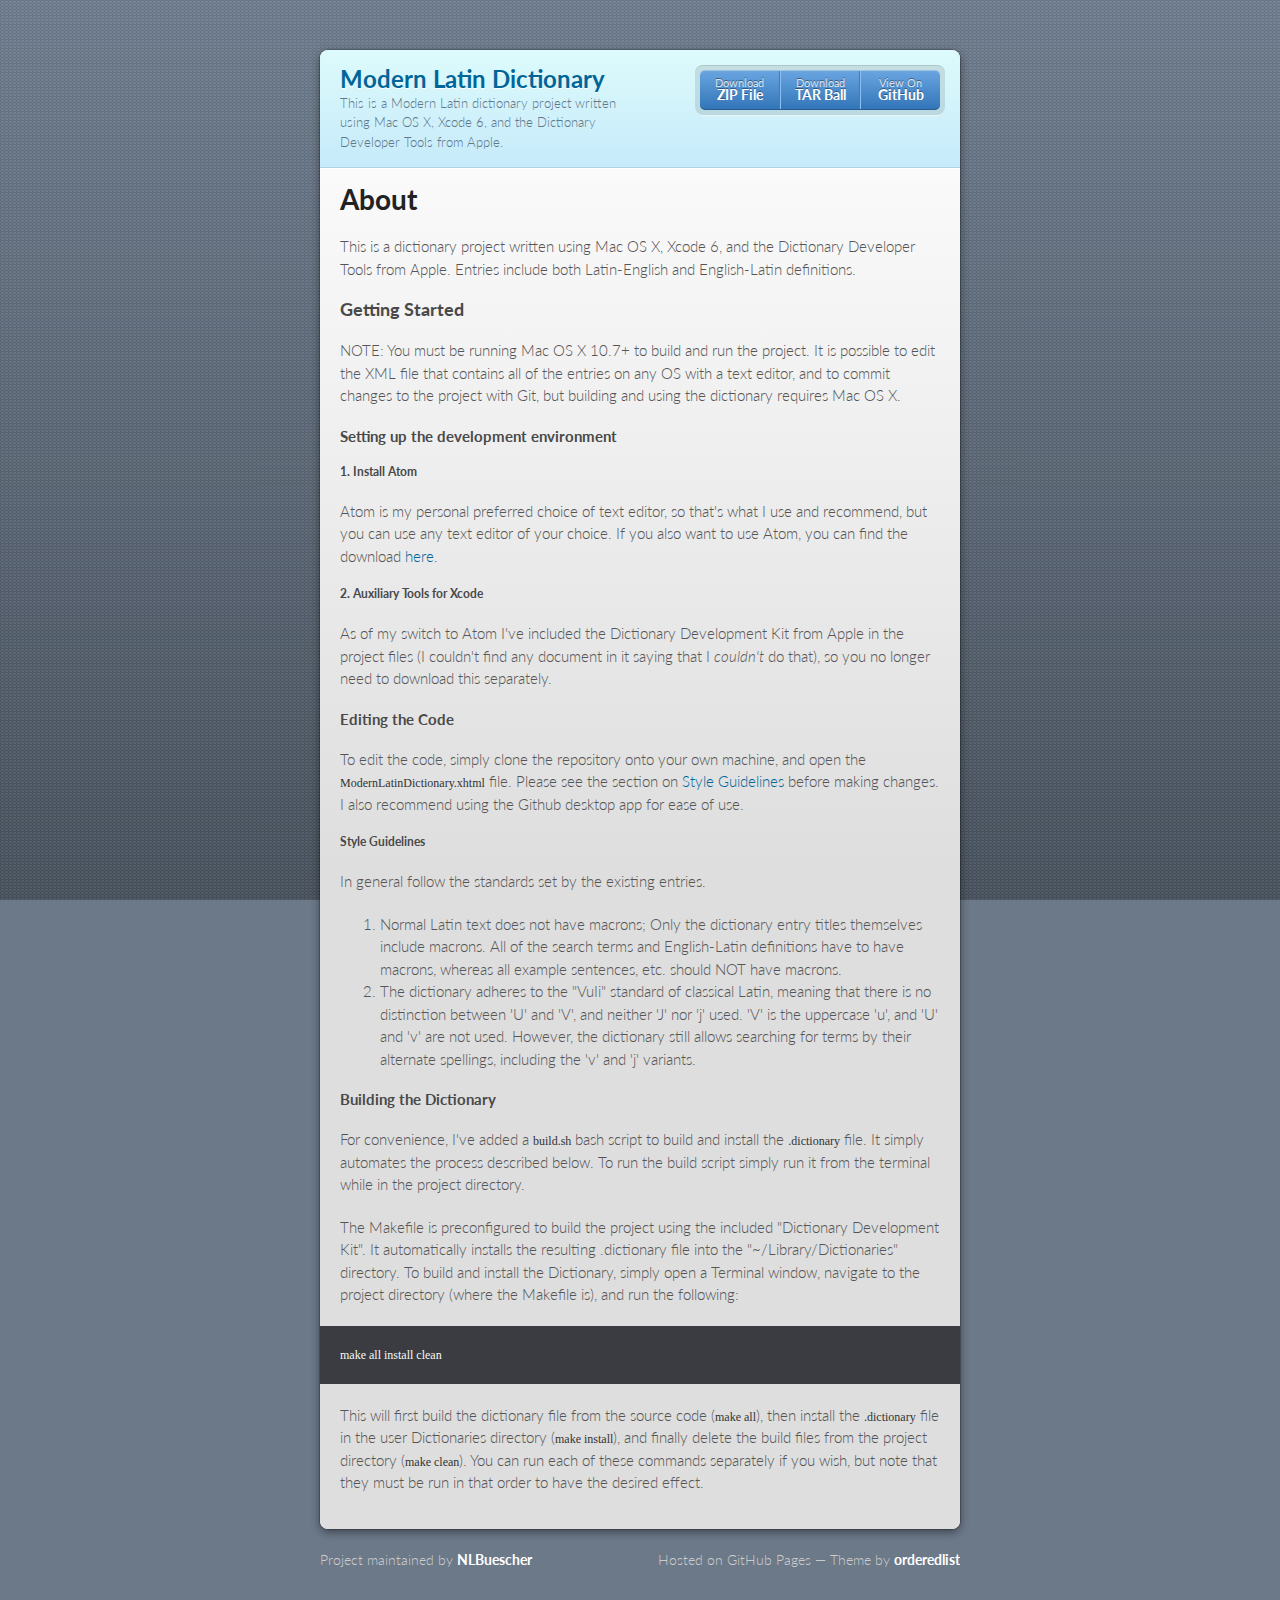
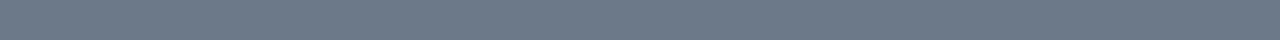
==== commit 3451bb73: "Create gh-pages branch via GitHub" ====
--- a/index.html
+++ b/index.html
@@ -1,37 +1,33 @@
-<!DOCTYPE html>
+<!doctype html>
 <html>
   <head>
-    <meta charset='utf-8'>
+    <meta charset="utf-8">
     <meta http-equiv="X-UA-Compatible" content="chrome=1">
-    <link href='https://fonts.googleapis.com/css?family=Chivo:900' rel='stylesheet' type='text/css'>
-    <link rel="stylesheet" type="text/css" href="stylesheets/stylesheet.css" media="screen">
-    <link rel="stylesheet" type="text/css" href="stylesheets/github-dark.css" media="screen">
-    <link rel="stylesheet" type="text/css" href="stylesheets/print.css" media="print">
+    <title>Modern Latin Dictionary by NLBuescher</title>
+
+    <link rel="stylesheet" href="stylesheets/styles.css">
+    <link rel="stylesheet" href="stylesheets/github-dark.css">
+    <script src="javascripts/scale.fix.js"></script>
+    <meta name="viewport" content="width=device-width, initial-scale=1, user-scalable=no">
+
     <!--[if lt IE 9]>
     <script src="//html5shiv.googlecode.com/svn/trunk/html5.js"></script>
     <![endif]-->
-    <title>Modern Latin Dictionary by NLBuescher</title>
   </head>
-
   <body>
-    <div id="container">
-      <div class="inner">
-
-        <header>
-          <h1>Modern Latin Dictionary</h1>
-          <h2>This is a Modern Latin dictionary project written using Mac OS X, Xcode 6, and the Dictionary Developer Tools from Apple.</h2>
-        </header>
-
-        <section id="downloads" class="clearfix">
-          <a href="https://github.com/NLBuescher/ModernLatinDictionary/zipball/master" id="download-zip" class="button"><span>Download .zip</span></a>
-          <a href="https://github.com/NLBuescher/ModernLatinDictionary/tarball/master" id="download-tar-gz" class="button"><span>Download .tar.gz</span></a>
-          <a href="https://github.com/NLBuescher/ModernLatinDictionary" id="view-on-github" class="button"><span>View on GitHub</span></a>
-        </section>
-
-        <hr>
-
-        <section id="main_content">
-          <h1>
+    <div class="wrapper">
+      <header>
+        <h1>Modern Latin Dictionary</h1>
+        <p>This is a Modern Latin dictionary project written using Mac OS X, Xcode 6, and the Dictionary Developer Tools from Apple.</p>
+        <p class="view"><a href="https://github.com/NLBuescher/ModernLatinDictionary">View the Project on GitHub <small>NLBuescher/ModernLatinDictionary</small></a></p>
+        <ul>
+          <li><a href="https://github.com/NLBuescher/ModernLatinDictionary/zipball/master">Download <strong>ZIP File</strong></a></li>
+          <li><a href="https://github.com/NLBuescher/ModernLatinDictionary/tarball/master">Download <strong>TAR Ball</strong></a></li>
+          <li><a href="https://github.com/NLBuescher/ModernLatinDictionary">View On <strong>GitHub</strong></a></li>
+        </ul>
+      </header>
+      <section>
+        <h1>
 <a id="about" class="anchor" href="#about" aria-hidden="true"><span aria-hidden="true" class="octicon octicon-link"></span></a>About</h1>
 
 <p>This is a dictionary project written using Mac OS X, Xcode 6, and the Dictionary
@@ -91,6 +87,10 @@
 <h4>
 <a id="building-the-dictionary" class="anchor" href="#building-the-dictionary" aria-hidden="true"><span aria-hidden="true" class="octicon octicon-link"></span></a>Building the Dictionary</h4>
 
+<p>For convenience, I've added a <code>build.sh</code> bash script to build and install the <code>.dictionary</code> file.
+It simply automates the process described below. To run the build script simply run it from the terminal
+while in the project directory.</p>
+
 <p>The Makefile is preconfigured to build the project using the included "Dictionary Development Kit".
 It automatically installs the resulting .dictionary file into the "~/Library/Dictionaries" directory.
 To build and install the Dictionary, simply open a Terminal window, navigate to the project directory
@@ -103,15 +103,13 @@
 file in the user Dictionaries directory (<code>make install</code>), and finally delete the build files from the
 project directory (<code>make clean</code>). You can run each of these commands separately if you wish, but note
 that they must be run in that order to have the desired effect.</p>
-        </section>
-
-        <footer>
-          Modern Latin Dictionary is maintained by <a href="https://github.com/NLBuescher">NLBuescher</a><br>
-          This page was generated by <a href="https://pages.github.com">GitHub Pages</a>. Tactile theme by <a href="https://twitter.com/jasonlong">Jason Long</a>.
-        </footer>
-
-        
-      </div>
+      </section>
     </div>
+    <footer>
+      <p>Project maintained by <a href="https://github.com/NLBuescher">NLBuescher</a></p>
+      <p>Hosted on GitHub Pages &mdash; Theme by <a href="https://github.com/orderedlist">orderedlist</a></p>
+    </footer>
+    <!--[if !IE]><script>fixScale(document);</script><![endif]-->
+    
   </body>
 </html>
--- a/stylesheets/styles.css
+++ b/stylesheets/styles.css
@@ -0,0 +1,356 @@
+@import url(https://fonts.googleapis.com/css?family=Lato:300italic,700italic,300,700);
+html {
+  background: #6C7989;
+  background: #6c7989 -webkit-gradient(linear, 50% 0%, 50% 100%, color-stop(0%, #6c7989), color-stop(100%, #434b55)) fixed;
+  background: #6c7989 -webkit-linear-gradient(#6c7989, #434b55) fixed;
+  background: #6c7989 -moz-linear-gradient(#6c7989, #434b55) fixed;
+  background: #6c7989 -o-linear-gradient(#6c7989, #434b55) fixed;
+  background: #6c7989 -ms-linear-gradient(#6c7989, #434b55) fixed;
+  background: #6c7989 linear-gradient(#6c7989, #434b55) fixed;
+}
+
+body {
+  padding: 50px 0;
+  margin: 0;
+  font: 14px/1.5 Lato, "Helvetica Neue", Helvetica, Arial, sans-serif;
+  color: #555;
+  font-weight: 300;
+  background: url('[data-uri]') fixed;
+}
+
+.wrapper {
+  width: 640px;
+  margin: 0 auto;
+  background: #DEDEDE;
+  -webkit-border-radius: 8px;
+  -moz-border-radius: 8px;
+  -ms-border-radius: 8px;
+  -o-border-radius: 8px;
+  border-radius: 8px;
+  -webkit-box-shadow: rgba(0, 0, 0, 0.2) 0 0 0 1px, rgba(0, 0, 0, 0.45) 0 3px 10px;
+  -moz-box-shadow: rgba(0, 0, 0, 0.2) 0 0 0 1px, rgba(0, 0, 0, 0.45) 0 3px 10px;
+  box-shadow: rgba(0, 0, 0, 0.2) 0 0 0 1px, rgba(0, 0, 0, 0.45) 0 3px 10px;
+}
+
+header, section, footer {
+  display: block;
+}
+
+a {
+  color: #069;
+  text-decoration: none;
+}
+
+p {
+  margin: 0 0 20px;
+  padding: 0;
+}
+
+strong {
+  color: #222;
+  font-weight: 700;
+}
+
+header {
+  -webkit-border-radius: 8px 8px 0 0;
+  -moz-border-radius: 8px 8px 0 0;
+  -ms-border-radius: 8px 8px 0 0;
+  -o-border-radius: 8px 8px 0 0;
+  border-radius: 8px 8px 0 0;
+  background: #C6EAFA;
+  background: -webkit-gradient(linear, 50% 0%, 50% 100%, color-stop(0%, #ddfbfc), color-stop(100%, #c6eafa));
+  background: -webkit-linear-gradient(#ddfbfc, #c6eafa);
+  background: -moz-linear-gradient(#ddfbfc, #c6eafa);
+  background: -o-linear-gradient(#ddfbfc, #c6eafa);
+  background: -ms-linear-gradient(#ddfbfc, #c6eafa);
+  background: linear-gradient(#ddfbfc, #c6eafa);
+  position: relative;
+  padding: 15px 20px;
+  border-bottom: 1px solid #B2D2E1;
+}
+header h1 {
+  margin: 0;
+  padding: 0;
+  font-size: 24px;
+  line-height: 1.2;
+  color: #069;
+  text-shadow: rgba(255, 255, 255, 0.9) 0 1px 0;
+}
+header.without-description h1 {
+  margin: 10px 0;
+}
+header p {
+  margin: 0;
+  color: #61778B;
+  width: 300px;
+  font-size: 13px;
+}
+header p.view {
+  display: none;
+  font-weight: 700;
+  text-shadow: rgba(255, 255, 255, 0.9) 0 1px 0;
+  -webkit-font-smoothing: antialiased;
+}
+header p.view a {
+  color: #06c;
+}
+header p.view small {
+  font-weight: 400;
+}
+header ul {
+  margin: 0;
+  padding: 0;
+  list-style: none;
+  position: absolute;
+  z-index: 1;
+  right: 20px;
+  top: 20px;
+  height: 38px;
+  padding: 1px 0;
+  background: #5198DF;
+  background: -webkit-gradient(linear, 50% 0%, 50% 100%, color-stop(0%, #77b9fb), color-stop(100%, #3782cd));
+  background: -webkit-linear-gradient(#77b9fb, #3782cd);
+  background: -moz-linear-gradient(#77b9fb, #3782cd);
+  background: -o-linear-gradient(#77b9fb, #3782cd);
+  background: -ms-linear-gradient(#77b9fb, #3782cd);
+  background: linear-gradient(#77b9fb, #3782cd);
+  border-radius: 5px;
+  -webkit-box-shadow: inset rgba(255, 255, 255, 0.45) 0 1px 0, inset rgba(0, 0, 0, 0.2) 0 -1px 0;
+  -moz-box-shadow: inset rgba(255, 255, 255, 0.45) 0 1px 0, inset rgba(0, 0, 0, 0.2) 0 -1px 0;
+  box-shadow: inset rgba(255, 255, 255, 0.45) 0 1px 0, inset rgba(0, 0, 0, 0.2) 0 -1px 0;
+  width: auto;
+}
+header ul:before {
+  content: '';
+  position: absolute;
+  z-index: -1;
+  left: -5px;
+  top: -4px;
+  right: -5px;
+  bottom: -6px;
+  background: rgba(0, 0, 0, 0.1);
+  -webkit-border-radius: 8px;
+  -moz-border-radius: 8px;
+  -ms-border-radius: 8px;
+  -o-border-radius: 8px;
+  border-radius: 8px;
+  -webkit-box-shadow: rgba(0, 0, 0, 0.2) 0 -1px 0, inset rgba(255, 255, 255, 0.7) 0 -1px 0;
+  -moz-box-shadow: rgba(0, 0, 0, 0.2) 0 -1px 0, inset rgba(255, 255, 255, 0.7) 0 -1px 0;
+  box-shadow: rgba(0, 0, 0, 0.2) 0 -1px 0, inset rgba(255, 255, 255, 0.7) 0 -1px 0;
+}
+header ul li {
+  width: 79px;
+  float: left;
+  border-right: 1px solid #3A7CBE;
+  height: 38px;
+}
+header ul li.single {
+  border: none;
+}
+header ul li + li {
+  width: 78px;
+  border-left: 1px solid #8BBEF3;
+}
+header ul li + li + li {
+  border-right: none;
+  width: 79px;
+}
+header ul a {
+  line-height: 1;
+  font-size: 11px;
+  color: #fff;
+  color: rgba(255, 255, 255, 0.8);
+  display: block;
+  text-align: center;
+  font-weight: 400;
+  padding-top: 6px;
+  height: 40px;
+  text-shadow: rgba(0, 0, 0, 0.4) 0 -1px 0;
+}
+header ul a strong {
+  font-size: 14px;
+  display: block;
+  color: #fff;
+  -webkit-font-smoothing: antialiased;
+}
+
+section {
+  padding: 15px 20px;
+  font-size: 15px;
+  border-top: 1px solid #fff;
+  background: -webkit-gradient(linear, 50% 0%, 50% 700, color-stop(0%, #fafafa), color-stop(100%, #dedede));
+  background: -webkit-linear-gradient(#fafafa, #dedede 700px);
+  background: -moz-linear-gradient(#fafafa, #dedede 700px);
+  background: -o-linear-gradient(#fafafa, #dedede 700px);
+  background: -ms-linear-gradient(#fafafa, #dedede 700px);
+  background: linear-gradient(#fafafa, #dedede 700px);
+  -webkit-border-radius: 0 0 8px 8px;
+  -moz-border-radius: 0 0 8px 8px;
+  -ms-border-radius: 0 0 8px 8px;
+  -o-border-radius: 0 0 8px 8px;
+  border-radius: 0 0 8px 8px;
+  position: relative;
+}
+
+h1, h2, h3, h4, h5, h6 {
+  color: #222;
+  padding: 0;
+  margin: 0 0 20px;
+  line-height: 1.2;
+}
+
+p, ul, ol, table, pre, dl {
+  margin: 0 0 20px;
+}
+
+h1, h2, h3 {
+  line-height: 1.1;
+}
+
+h1 {
+  font-size: 28px;
+}
+
+h2 {
+  color: #393939;
+}
+
+h3, h4, h5, h6 {
+  color: #494949;
+}
+
+blockquote {
+  margin: 0 -20px 20px;
+  padding: 15px 20px 1px 40px;
+  font-style: italic;
+  background: #ccc;
+  background: rgba(0, 0, 0, 0.06);
+  color: #222;
+}
+
+img {
+  max-width: 100%;
+}
+
+code, pre {
+  font-family: Monaco, Bitstream Vera Sans Mono, Lucida Console, Terminal;
+  color: #333;
+  font-size: 12px;
+  overflow-x: auto;
+}
+
+pre {
+  padding: 20px;
+  background: #3A3C42;
+  color: #f8f8f2;
+  margin: 0 -20px 20px;
+}
+pre code {
+  color: #f8f8f2;
+}
+li pre {
+  margin-left: -60px;
+  padding-left: 60px;
+}
+
+table {
+  width: 100%;
+  border-collapse: collapse;
+}
+
+th, td {
+  text-align: left;
+  padding: 5px 10px;
+  border-bottom: 1px solid #aaa;
+}
+
+dt {
+  color: #222;
+  font-weight: 700;
+}
+
+th {
+  color: #222;
+}
+
+small {
+  font-size: 11px;
+}
+
+hr {
+  border: 0;
+  background: #aaa;
+  height: 1px;
+  margin: 0 0 20px;
+}
+
+footer {
+  width: 640px;
+  margin: 0 auto;
+  padding: 20px 0 0;
+  color: #ccc;
+  overflow: hidden;
+}
+footer a {
+  color: #fff;
+  font-weight: bold;
+}
+footer p {
+  float: left;
+}
+footer p + p {
+  float: right;
+}
+
+@media print, screen and (max-width: 740px) {
+  body {
+    padding: 0;
+  }
+
+  .wrapper {
+    -webkit-border-radius: 0;
+    -moz-border-radius: 0;
+    -ms-border-radius: 0;
+    -o-border-radius: 0;
+    border-radius: 0;
+    -webkit-box-shadow: none;
+    -moz-box-shadow: none;
+    box-shadow: none;
+    width: 100%;
+  }
+
+  footer {
+    -webkit-border-radius: 0;
+    -moz-border-radius: 0;
+    -ms-border-radius: 0;
+    -o-border-radius: 0;
+    border-radius: 0;
+    padding: 20px;
+    width: auto;
+  }
+  footer p {
+    float: none;
+    margin: 0;
+  }
+  footer p + p {
+    float: none;
+  }
+}
+@media print, screen and (max-width:580px) {
+  header ul {
+    display: none;
+  }
+
+  header p.view {
+    display: block;
+  }
+
+  header p {
+    width: 100%;
+  }
+}
+@media print {
+  header p.view a small:before {
+    content: 'at https://github.com/';
+  }
+}
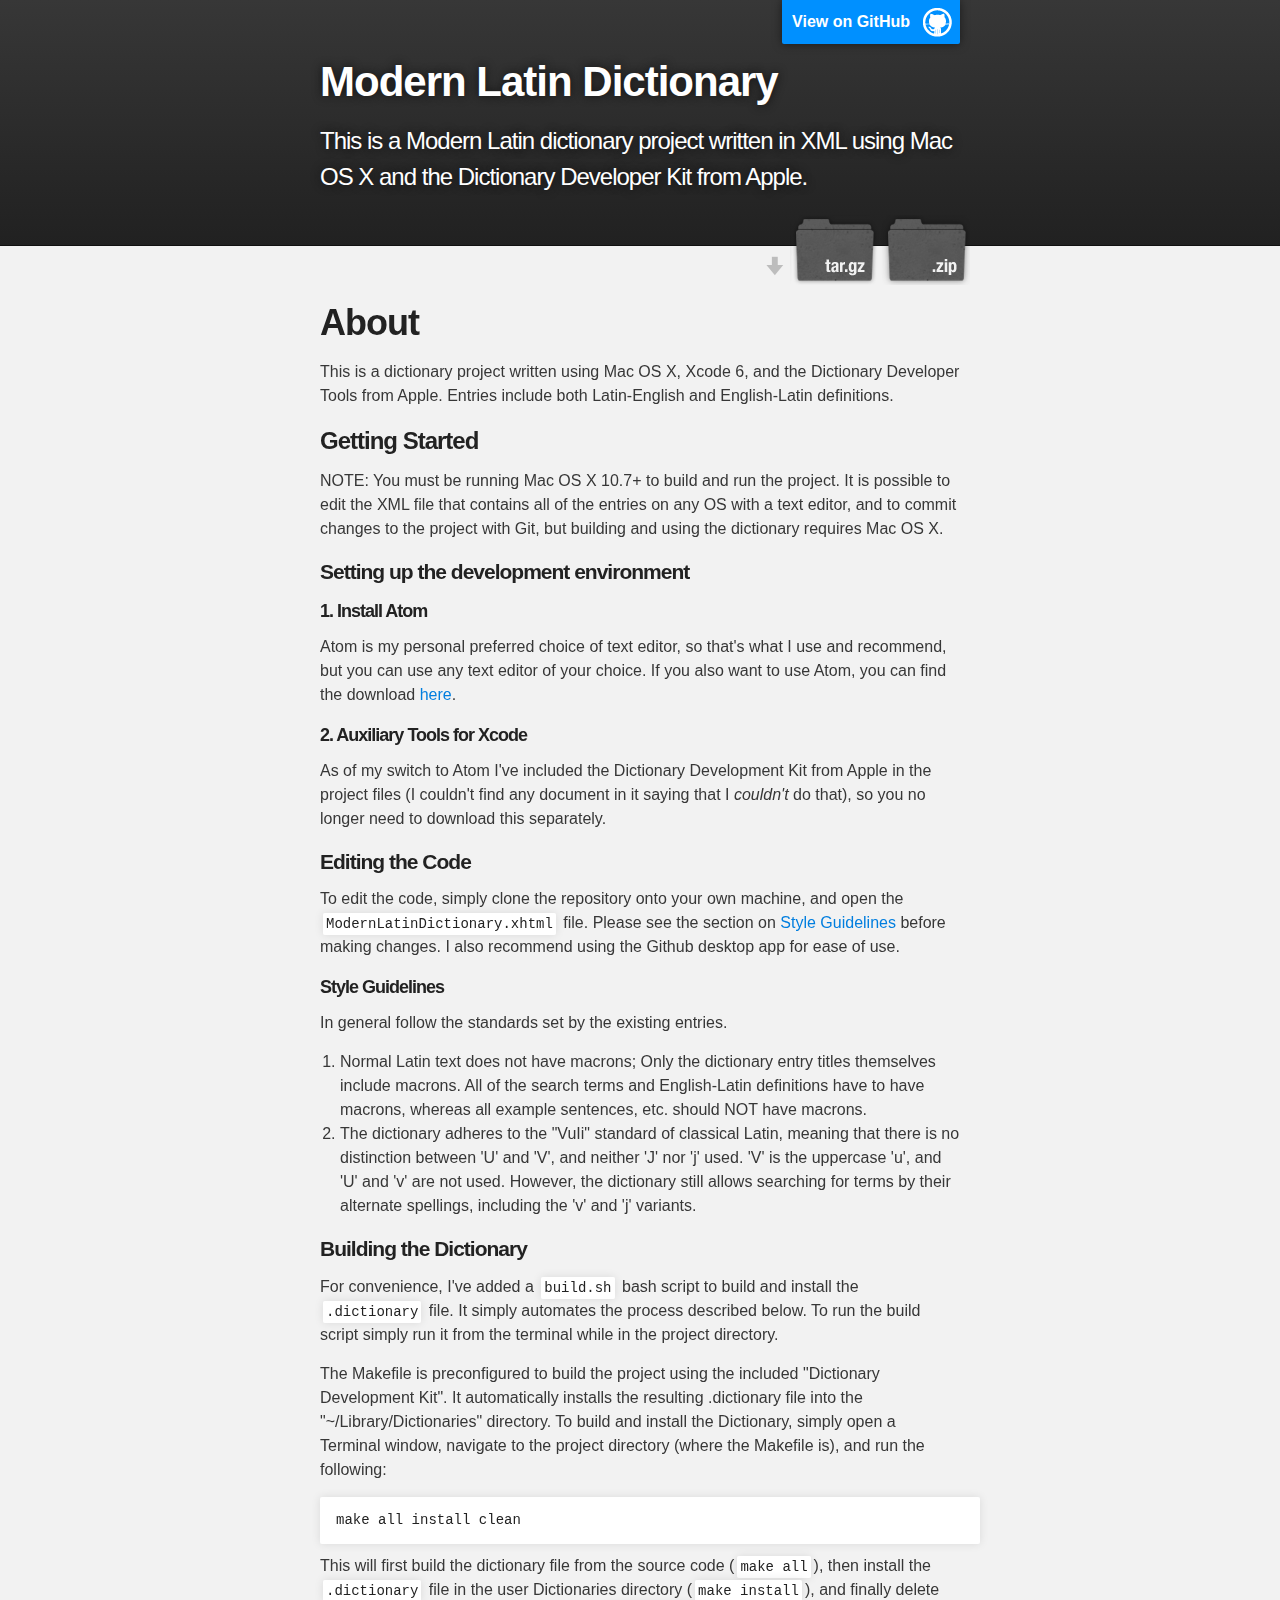
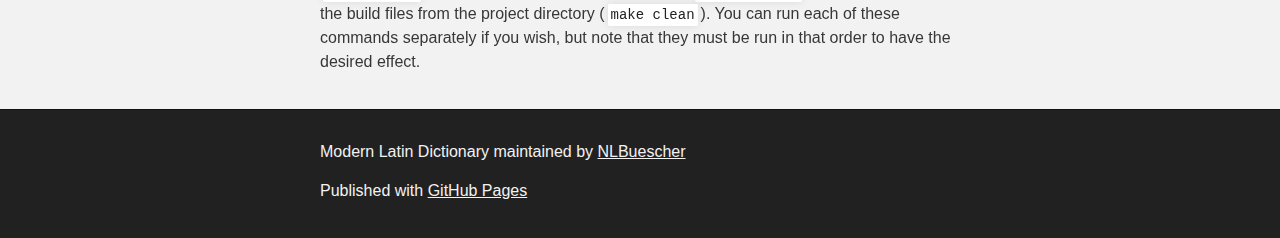
==== commit 1ff99544: "Create gh-pages branch via GitHub" ====
--- a/index.html
+++ b/index.html
@@ -1,32 +1,36 @@
-<!doctype html>
+<!DOCTYPE html>
 <html>
+
   <head>
-    <meta charset="utf-8">
+    <meta charset='utf-8'>
     <meta http-equiv="X-UA-Compatible" content="chrome=1">
-    <title>Modern Latin Dictionary by NLBuescher</title>
+    <meta name="description" content="Modern Latin Dictionary : This is a Modern Latin dictionary project written in XML using Mac OS X and the Dictionary Developer Kit from Apple.">
 
-    <link rel="stylesheet" href="stylesheets/styles.css">
-    <link rel="stylesheet" href="stylesheets/github-dark.css">
-    <script src="javascripts/scale.fix.js"></script>
-    <meta name="viewport" content="width=device-width, initial-scale=1, user-scalable=no">
+    <link rel="stylesheet" type="text/css" media="screen" href="stylesheets/stylesheet.css">
 
-    <!--[if lt IE 9]>
-    <script src="//html5shiv.googlecode.com/svn/trunk/html5.js"></script>
-    <![endif]-->
+    <title>Modern Latin Dictionary</title>
   </head>
+
   <body>
-    <div class="wrapper">
-      <header>
-        <h1>Modern Latin Dictionary</h1>
-        <p>This is a Modern Latin dictionary project written using Mac OS X, Xcode 6, and the Dictionary Developer Tools from Apple.</p>
-        <p class="view"><a href="https://github.com/NLBuescher/ModernLatinDictionary">View the Project on GitHub <small>NLBuescher/ModernLatinDictionary</small></a></p>
-        <ul>
-          <li><a href="https://github.com/NLBuescher/ModernLatinDictionary/zipball/master">Download <strong>ZIP File</strong></a></li>
-          <li><a href="https://github.com/NLBuescher/ModernLatinDictionary/tarball/master">Download <strong>TAR Ball</strong></a></li>
-          <li><a href="https://github.com/NLBuescher/ModernLatinDictionary">View On <strong>GitHub</strong></a></li>
-        </ul>
-      </header>
-      <section>
+
+    <!-- HEADER -->
+    <div id="header_wrap" class="outer">
+        <header class="inner">
+          <a id="forkme_banner" href="https://github.com/NLBuescher/ModernLatinDictionary">View on GitHub</a>
+
+          <h1 id="project_title">Modern Latin Dictionary</h1>
+          <h2 id="project_tagline">This is a Modern Latin dictionary project written in XML using Mac OS X and the Dictionary Developer Kit from Apple.</h2>
+
+            <section id="downloads">
+              <a class="zip_download_link" href="https://github.com/NLBuescher/ModernLatinDictionary/zipball/master">Download this project as a .zip file</a>
+              <a class="tar_download_link" href="https://github.com/NLBuescher/ModernLatinDictionary/tarball/master">Download this project as a tar.gz file</a>
+            </section>
+        </header>
+    </div>
+
+    <!-- MAIN CONTENT -->
+    <div id="main_content_wrap" class="outer">
+      <section id="main_content" class="inner">
         <h1>
 <a id="about" class="anchor" href="#about" aria-hidden="true"><span aria-hidden="true" class="octicon octicon-link"></span></a>About</h1>
 
@@ -105,11 +109,16 @@
 that they must be run in that order to have the desired effect.</p>
       </section>
     </div>
-    <footer>
-      <p>Project maintained by <a href="https://github.com/NLBuescher">NLBuescher</a></p>
-      <p>Hosted on GitHub Pages &mdash; Theme by <a href="https://github.com/orderedlist">orderedlist</a></p>
-    </footer>
-    <!--[if !IE]><script>fixScale(document);</script><![endif]-->
+
+    <!-- FOOTER  -->
+    <div id="footer_wrap" class="outer">
+      <footer class="inner">
+        <p class="copyright">Modern Latin Dictionary maintained by <a href="https://github.com/NLBuescher">NLBuescher</a></p>
+        <p>Published with <a href="https://pages.github.com">GitHub Pages</a></p>
+      </footer>
+    </div>
+
     
+
   </body>
 </html>
--- a/stylesheets/stylesheet.css
+++ b/stylesheets/stylesheet.css
@@ -0,0 +1,425 @@
+/*******************************************************************************
+Slate Theme for GitHub Pages
+by Jason Costello, @jsncostello
+*******************************************************************************/
+
+@import url(github-light.css);
+
+/*******************************************************************************
+MeyerWeb Reset
+*******************************************************************************/
+
+html, body, div, span, applet, object, iframe,
+h1, h2, h3, h4, h5, h6, p, blockquote, pre,
+a, abbr, acronym, address, big, cite, code,
+del, dfn, em, img, ins, kbd, q, s, samp,
+small, strike, strong, sub, sup, tt, var,
+b, u, i, center,
+dl, dt, dd, ol, ul, li,
+fieldset, form, label, legend,
+table, caption, tbody, tfoot, thead, tr, th, td,
+article, aside, canvas, details, embed,
+figure, figcaption, footer, header, hgroup,
+menu, nav, output, ruby, section, summary,
+time, mark, audio, video {
+  margin: 0;
+  padding: 0;
+  border: 0;
+  font: inherit;
+  vertical-align: baseline;
+}
+
+/* HTML5 display-role reset for older browsers */
+article, aside, details, figcaption, figure,
+footer, header, hgroup, menu, nav, section {
+  display: block;
+}
+
+ol, ul {
+  list-style: none;
+}
+
+table {
+  border-collapse: collapse;
+  border-spacing: 0;
+}
+
+/*******************************************************************************
+Theme Styles
+*******************************************************************************/
+
+body {
+  box-sizing: border-box;
+  color:#373737;
+  background: #212121;
+  font-size: 16px;
+  font-family: 'Myriad Pro', Calibri, Helvetica, Arial, sans-serif;
+  line-height: 1.5;
+  -webkit-font-smoothing: antialiased;
+}
+
+h1, h2, h3, h4, h5, h6 {
+  margin: 10px 0;
+  font-weight: 700;
+  color:#222222;
+  font-family: 'Lucida Grande', 'Calibri', Helvetica, Arial, sans-serif;
+  letter-spacing: -1px;
+}
+
+h1 {
+  font-size: 36px;
+  font-weight: 700;
+}
+
+h2 {
+  padding-bottom: 10px;
+  font-size: 32px;
+  background: url('../images/bg_hr.png') repeat-x bottom;
+}
+
+h3 {
+  font-size: 24px;
+}
+
+h4 {
+  font-size: 21px;
+}
+
+h5 {
+  font-size: 18px;
+}
+
+h6 {
+  font-size: 16px;
+}
+
+p {
+  margin: 10px 0 15px 0;
+}
+
+footer p {
+  color: #f2f2f2;
+}
+
+a {
+  text-decoration: none;
+  color: #007edf;
+  text-shadow: none;
+
+  transition: color 0.5s ease;
+  transition: text-shadow 0.5s ease;
+  -webkit-transition: color 0.5s ease;
+  -webkit-transition: text-shadow 0.5s ease;
+  -moz-transition: color 0.5s ease;
+  -moz-transition: text-shadow 0.5s ease;
+  -o-transition: color 0.5s ease;
+  -o-transition: text-shadow 0.5s ease;
+  -ms-transition: color 0.5s ease;
+  -ms-transition: text-shadow 0.5s ease;
+}
+
+a:hover, a:focus {text-decoration: underline;}
+
+footer a {
+  color: #F2F2F2;
+  text-decoration: underline;
+}
+
+em {
+  font-style: italic;
+}
+
+strong {
+  font-weight: bold;
+}
+
+img {
+  position: relative;
+  margin: 0 auto;
+  max-width: 739px;
+  padding: 5px;
+  margin: 10px 0 10px 0;
+  border: 1px solid #ebebeb;
+
+  box-shadow: 0 0 5px #ebebeb;
+  -webkit-box-shadow: 0 0 5px #ebebeb;
+  -moz-box-shadow: 0 0 5px #ebebeb;
+  -o-box-shadow: 0 0 5px #ebebeb;
+  -ms-box-shadow: 0 0 5px #ebebeb;
+}
+
+p img {
+  display: inline;
+  margin: 0;
+  padding: 0;
+  vertical-align: middle;
+  text-align: center;
+  border: none;
+}
+
+pre, code {
+  width: 100%;
+  color: #222;
+  background-color: #fff;
+
+  font-family: Monaco, "Bitstream Vera Sans Mono", "Lucida Console", Terminal, monospace;
+  font-size: 14px;
+
+  border-radius: 2px;
+  -moz-border-radius: 2px;
+  -webkit-border-radius: 2px;
+}
+
+pre {
+  width: 100%;
+  padding: 10px;
+  box-shadow: 0 0 10px rgba(0,0,0,.1);
+  overflow: auto;
+}
+
+code {
+  padding: 3px;
+  margin: 0 3px;
+  box-shadow: 0 0 10px rgba(0,0,0,.1);
+}
+
+pre code {
+  display: block;
+  box-shadow: none;
+}
+
+blockquote {
+  color: #666;
+  margin-bottom: 20px;
+  padding: 0 0 0 20px;
+  border-left: 3px solid #bbb;
+}
+
+
+ul, ol, dl {
+  margin-bottom: 15px
+}
+
+ul {
+  list-style-position: inside;
+  list-style: disc;
+  padding-left: 20px;
+}
+
+ol {
+  list-style-position: inside;
+  list-style: decimal;
+  padding-left: 20px;
+}
+
+dl dt {
+  font-weight: bold;
+}
+
+dl dd {
+  padding-left: 20px;
+  font-style: italic;
+}
+
+dl p {
+  padding-left: 20px;
+  font-style: italic;
+}
+
+hr {
+  height: 1px;
+  margin-bottom: 5px;
+  border: none;
+  background: url('../images/bg_hr.png') repeat-x center;
+}
+
+table {
+  border: 1px solid #373737;
+  margin-bottom: 20px;
+  text-align: left;
+ }
+
+th {
+  font-family: 'Lucida Grande', 'Helvetica Neue', Helvetica, Arial, sans-serif;
+  padding: 10px;
+  background: #373737;
+  color: #fff;
+ }
+
+td {
+  padding: 10px;
+  border: 1px solid #373737;
+ }
+
+form {
+  background: #f2f2f2;
+  padding: 20px;
+}
+
+/*******************************************************************************
+Full-Width Styles
+*******************************************************************************/
+
+.outer {
+  width: 100%;
+}
+
+.inner {
+  position: relative;
+  max-width: 640px;
+  padding: 20px 10px;
+  margin: 0 auto;
+}
+
+#forkme_banner {
+  display: block;
+  position: absolute;
+  top:0;
+  right: 10px;
+  z-index: 10;
+  padding: 10px 50px 10px 10px;
+  color: #fff;
+  background: url('../images/blacktocat.png') #0090ff no-repeat 95% 50%;
+  font-weight: 700;
+  box-shadow: 0 0 10px rgba(0,0,0,.5);
+  border-bottom-left-radius: 2px;
+  border-bottom-right-radius: 2px;
+}
+
+#header_wrap {
+  background: #212121;
+  background: -moz-linear-gradient(top, #373737, #212121);
+  background: -webkit-linear-gradient(top, #373737, #212121);
+  background: -ms-linear-gradient(top, #373737, #212121);
+  background: -o-linear-gradient(top, #373737, #212121);
+  background: linear-gradient(top, #373737, #212121);
+}
+
+#header_wrap .inner {
+  padding: 50px 10px 30px 10px;
+}
+
+#project_title {
+  margin: 0;
+  color: #fff;
+  font-size: 42px;
+  font-weight: 700;
+  text-shadow: #111 0px 0px 10px;
+}
+
+#project_tagline {
+  color: #fff;
+  font-size: 24px;
+  font-weight: 300;
+  background: none;
+  text-shadow: #111 0px 0px 10px;
+}
+
+#downloads {
+  position: absolute;
+  width: 210px;
+  z-index: 10;
+  bottom: -40px;
+  right: 0;
+  height: 70px;
+  background: url('../images/icon_download.png') no-repeat 0% 90%;
+}
+
+.zip_download_link {
+  display: block;
+  float: right;
+  width: 90px;
+  height:70px;
+  text-indent: -5000px;
+  overflow: hidden;
+  background: url(../images/sprite_download.png) no-repeat bottom left;
+}
+
+.tar_download_link {
+  display: block;
+  float: right;
+  width: 90px;
+  height:70px;
+  text-indent: -5000px;
+  overflow: hidden;
+  background: url(../images/sprite_download.png) no-repeat bottom right;
+  margin-left: 10px;
+}
+
+.zip_download_link:hover {
+  background: url(../images/sprite_download.png) no-repeat top left;
+}
+
+.tar_download_link:hover {
+  background: url(../images/sprite_download.png) no-repeat top right;
+}
+
+#main_content_wrap {
+  background: #f2f2f2;
+  border-top: 1px solid #111;
+  border-bottom: 1px solid #111;
+}
+
+#main_content {
+  padding-top: 40px;
+}
+
+#footer_wrap {
+  background: #212121;
+}
+
+
+
+/*******************************************************************************
+Small Device Styles
+*******************************************************************************/
+
+@media screen and (max-width: 480px) {
+  body {
+    font-size:14px;
+  }
+
+  #downloads {
+    display: none;
+  }
+
+  .inner {
+    min-width: 320px;
+    max-width: 480px;
+  }
+
+  #project_title {
+  font-size: 32px;
+  }
+
+  h1 {
+    font-size: 28px;
+  }
+
+  h2 {
+    font-size: 24px;
+  }
+
+  h3 {
+    font-size: 21px;
+  }
+
+  h4 {
+    font-size: 18px;
+  }
+
+  h5 {
+    font-size: 14px;
+  }
+
+  h6 {
+    font-size: 12px;
+  }
+
+  code, pre {
+    min-width: 320px;
+    max-width: 480px;
+    font-size: 11px;
+  }
+
+}
